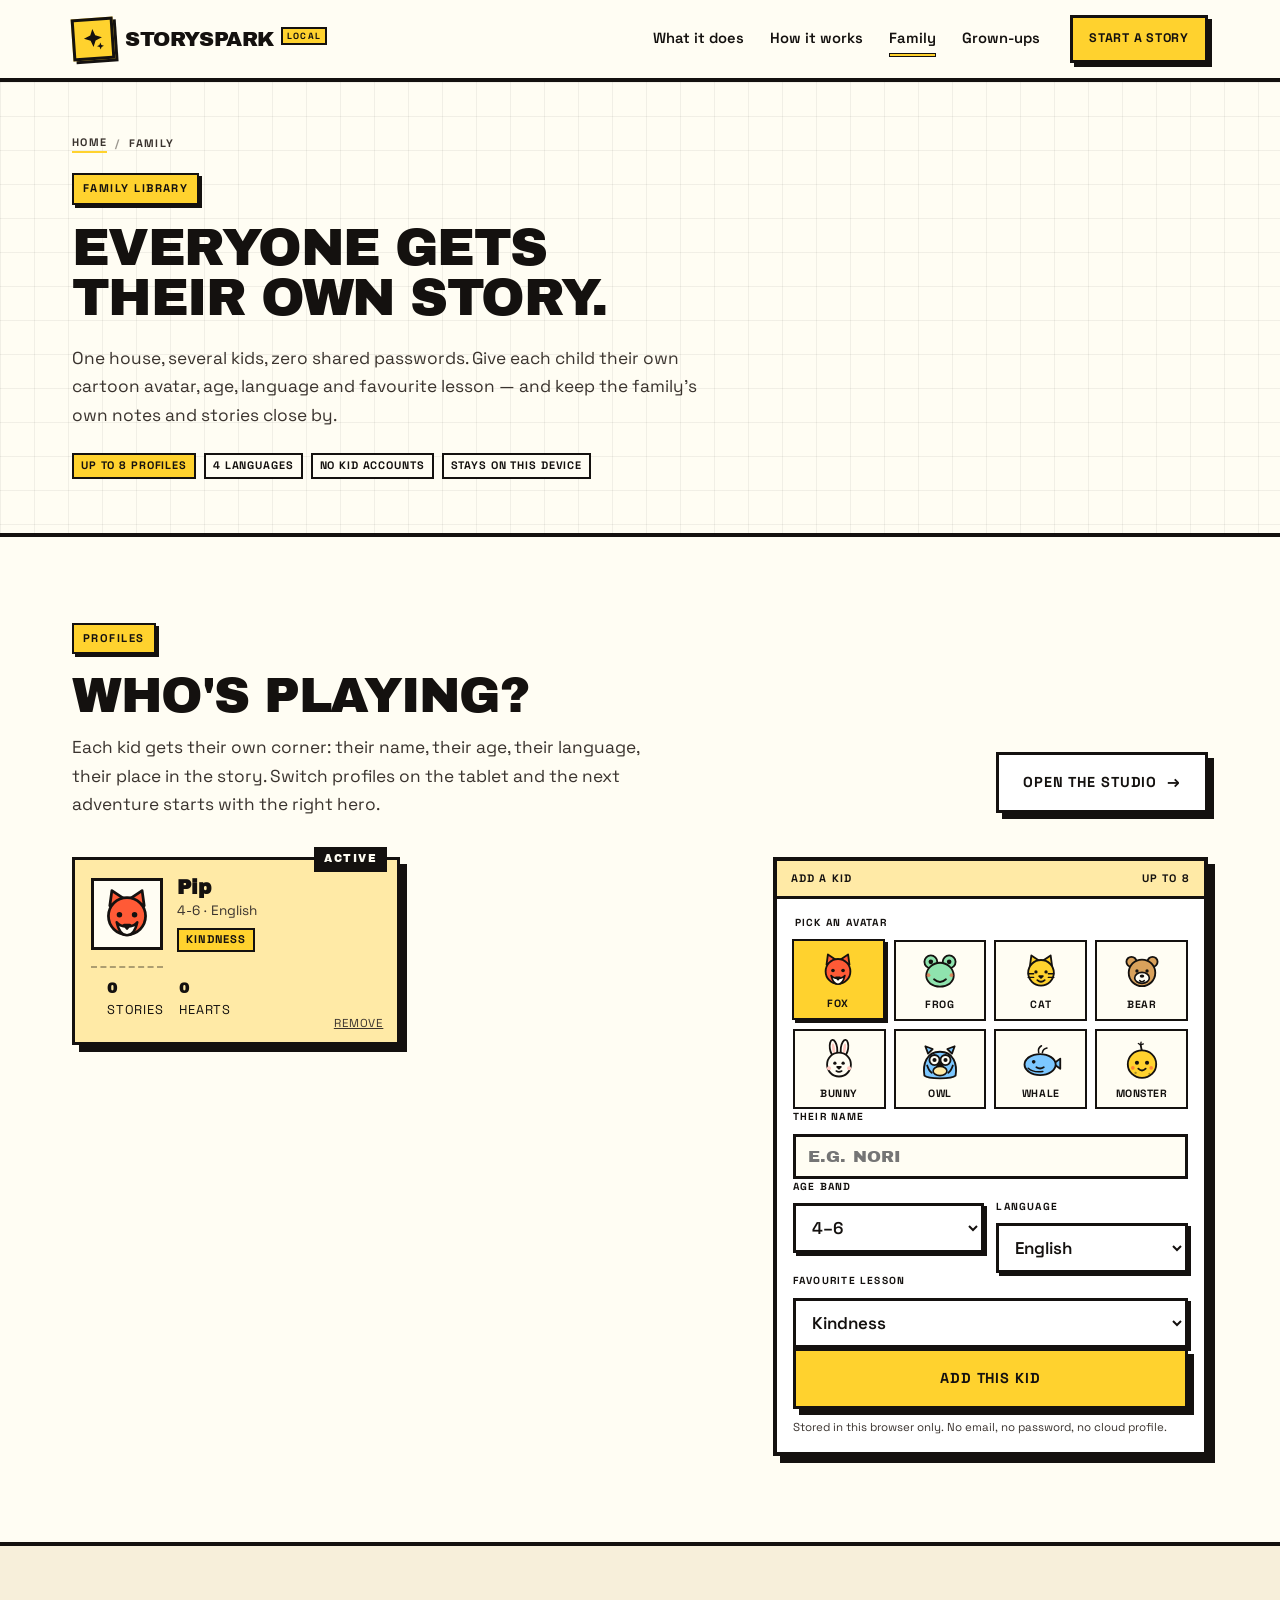
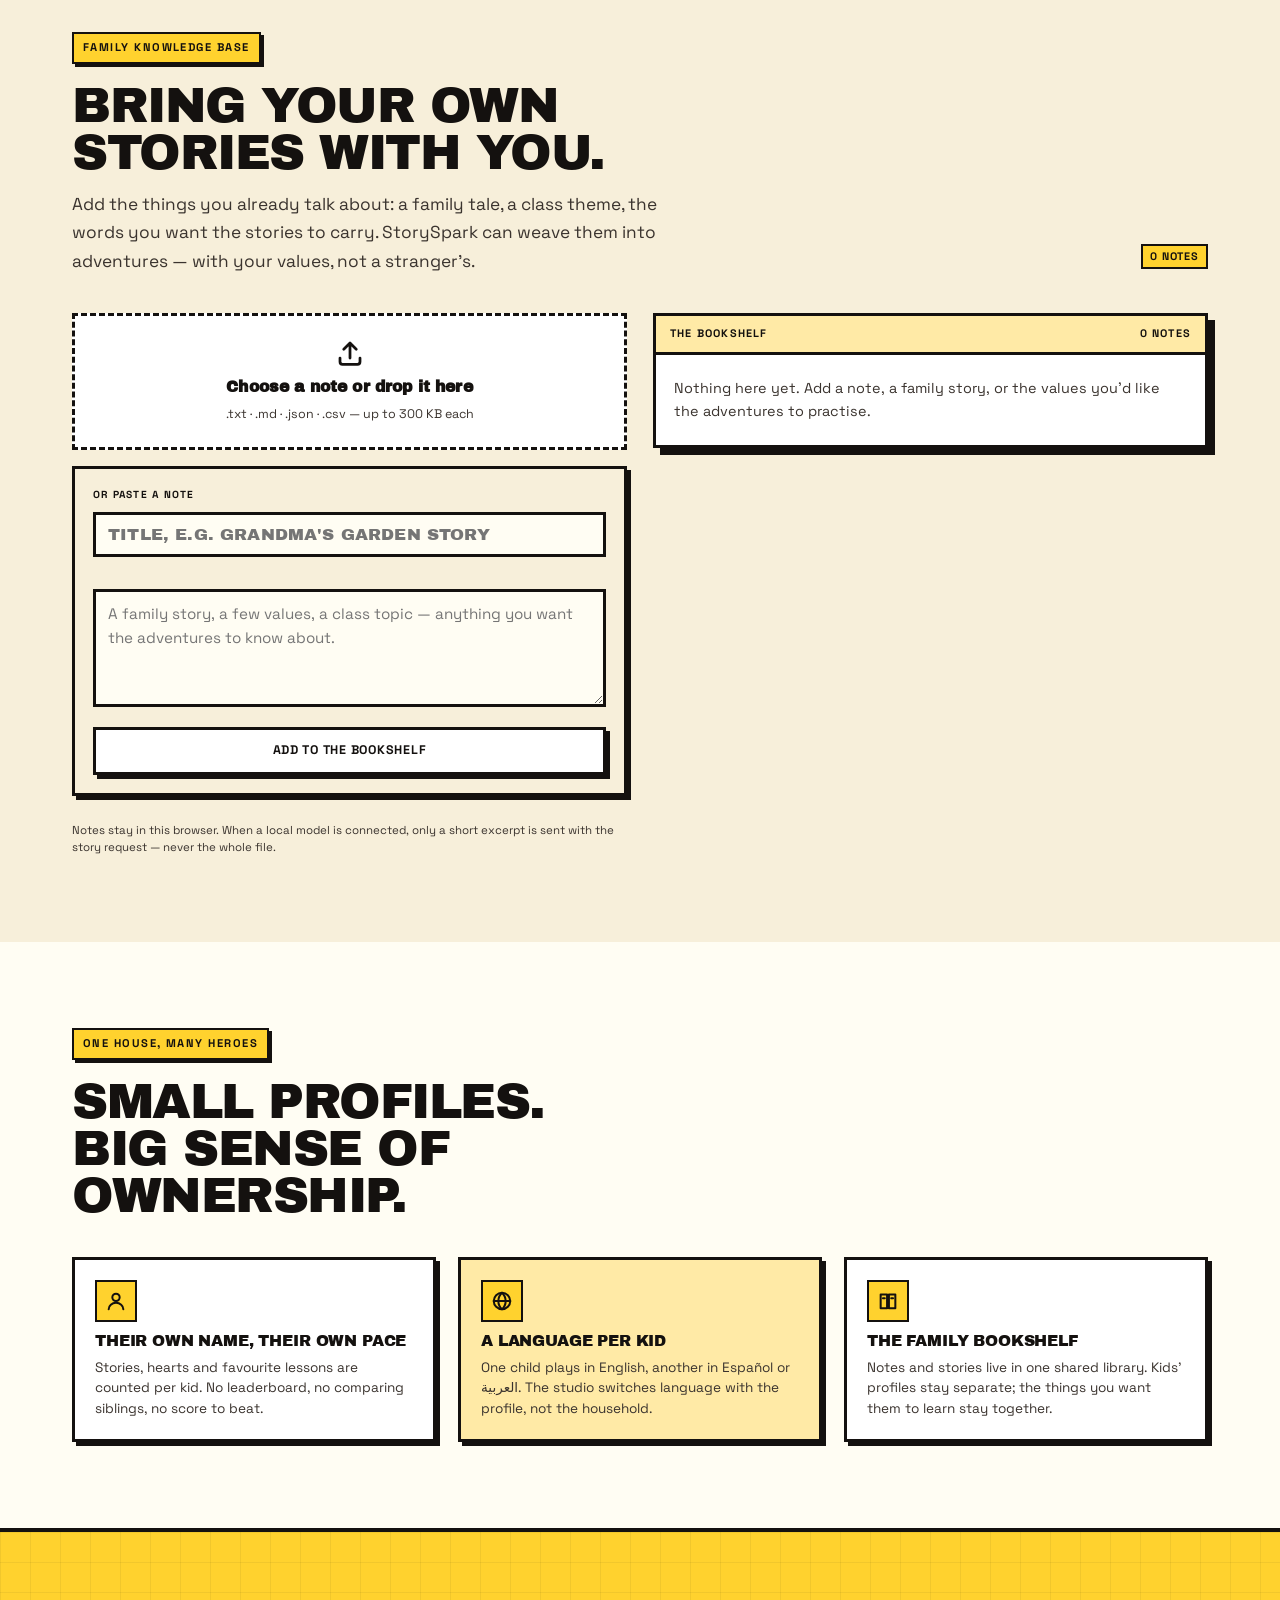
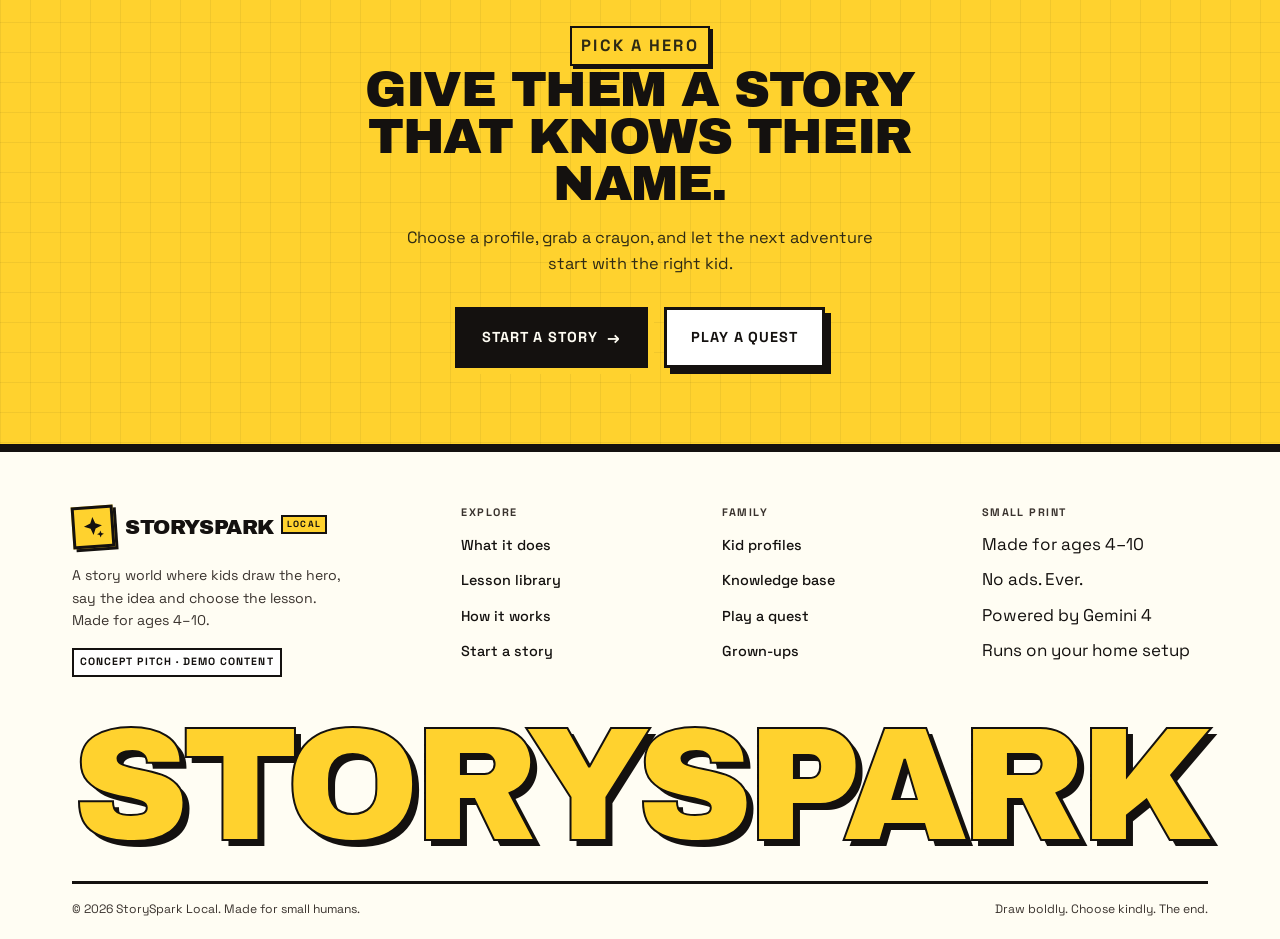
==== family.html @ b947668c "Add family library, avatars, quest game, install guide and local model API" ====
<!DOCTYPE html>
<html lang="en">
<head>
  <meta charset="UTF-8">
  <meta name="viewport" content="width=device-width, initial-scale=1">
  <title>Family Library — StorySpark Local</title>
  <meta name="description" content="Give each kid their own StorySpark profile, choose a cartoon avatar and language, and keep a family knowledge base of stories and notes close by.">
  <meta name="theme-color" content="#FFD22E">
  <link rel="icon" href="assets/favicon.svg" type="image/svg+xml">
  <link rel="preconnect" href="https://fonts.googleapis.com">
  <link rel="preconnect" href="https://fonts.gstatic.com" crossorigin>
  <link href="https://fonts.googleapis.com/css2?family=Archivo+Black&family=Space+Grotesk:wght@400;500;600;700&display=swap" rel="stylesheet">
  <link rel="stylesheet" href="assets/css/style.css">
  <script>document.documentElement.classList.add('js');</script>
</head>
<body>
  <a class="skip-link" href="#main">Skip to content</a>

  <header class="site-header">
    <div class="wrap nav">
      <a class="brand" href="index.html" aria-label="StorySpark Local — home">
        <span class="brand-mark" aria-hidden="true">
          <svg viewBox="0 0 24 24"><path d="M12 2l2.5 6.3L21 11l-6.5 2.7L12 20l-2.5-6.3L3 11l6.5-2.7z"/><path d="M19 16l1 2.5 2.5 1-2.5 1-1 2.5-1-2.5-2.5-1 2.5-1z"/></svg>
        </span>
        <span class="brand-text">StorySpark<span class="brand-local">Local</span></span>
      </a>

      <button class="nav-toggle" type="button" aria-expanded="false" aria-controls="nav-panel">
        <span class="sr-only">Menu</span>
        <span class="bars" aria-hidden="true"><i></i><i></i><i></i></span>
      </button>

      <nav class="nav-panel" id="nav-panel" aria-label="Main">
        <ul class="nav-links">
          <li><a href="what-it-does.html">What it does</a></li>
          <li><a href="how-it-works.html">How it works</a></li>
          <li><a href="family.html" aria-current="page">Family</a></li>
          <li><a href="grown-ups.html">Grown-ups</a></li>
        </ul>
        <a class="btn btn--yellow btn--sm" href="play.html">Start a story</a>
      </nav>
    </div>
  </header>

  <main id="main">
    <section class="page-hero">
      <div class="wrap">
        <nav class="breadcrumb" aria-label="Breadcrumb">
          <a href="index.html">Home</a>
          <span class="sep" aria-hidden="true">/</span>
          <span>Family</span>
        </nav>
        <p class="kicker">Family library</p>
        <h1 class="display">Everyone gets<br>their own story.</h1>
        <p class="lede">One house, several kids, zero shared passwords. Give each child their own cartoon avatar, age, language and favourite lesson — and keep the family's own notes and stories close by.</p>
        <div class="page-hero-meta">
          <span class="tag tag--yellow">Up to 8 profiles</span>
          <span class="tag">4 languages</span>
          <span class="tag">No kid accounts</span>
          <span class="tag">Stays on this device</span>
        </div>
      </div>
    </section>

    <!-- Profiles -->
    <section class="section" id="profiles">
      <div class="wrap">
        <div class="section-head">
          <div class="section-head__copy">
            <p class="kicker">Profiles</p>
            <h2 class="display">Who's playing?</h2>
            <p class="lede">Each kid gets their own corner: their name, their age, their language, their place in the story. Switch profiles on the tablet and the next adventure starts with the right hero.</p>
          </div>
          <div class="section-head__aside">
            <a class="btn" href="play.html">Open the studio <span class="btn-arrow" aria-hidden="true">→</span></a>
          </div>
        </div>

        <div class="family-split">
          <div>
            <div class="kid-grid" data-profiles>
              <p class="studio-hint">Loading the family…</p>
            </div>
            <p class="family-status" data-family-status role="status"></p>
          </div>

          <aside class="panel add-profile" aria-labelledby="add-kid-heading">
            <div class="panel-head">
              <h2 id="add-kid-heading" style="font: inherit; letter-spacing: inherit;">Add a kid</h2>
              <span>Up to 8</span>
            </div>
            <form class="panel-body" data-profile-form>
              <fieldset class="avatar-field" data-avatar-field>
                <legend class="field-label">Pick an avatar</legend>
                <div class="avatar-picker" data-avatar-picker></div>
              </fieldset>

              <div class="field-group">
                <label class="field-label" for="kid-name">Their name</label>
                <input class="name-input" id="kid-name" name="name" type="text" maxlength="24" autocomplete="off" placeholder="e.g. Nori" required>
              </div>

              <div class="form-row">
                <div class="field-group">
                  <label class="field-label" for="kid-age">Age band</label>
                  <select class="language-select" id="kid-age" name="ageBand">
                    <option value="4-6">4–6</option>
                    <option value="5-7">5–7</option>
                    <option value="6-8">6–8</option>
                    <option value="7-10">7–10</option>
                  </select>
                </div>
                <div class="field-group">
                  <label class="field-label" for="kid-language">Language</label>
                  <select class="language-select" id="kid-language" name="language">
                    <option value="en">English</option>
                    <option value="es">Español</option>
                    <option value="fr">Français</option>
                    <option value="ar">العربية</option>
                  </select>
                </div>
              </div>

              <div class="field-group">
                <label class="field-label" for="kid-lesson">Favourite lesson</label>
                <select class="language-select" id="kid-lesson" name="lesson">
                  <option value="kindness">Kindness</option>
                  <option value="courage">Courage</option>
                  <option value="sharing">Sharing</option>
                  <option value="honesty">Honesty</option>
                  <option value="patience">Patience</option>
                  <option value="curiosity">Curiosity</option>
                </select>
              </div>

              <button class="btn btn--yellow btn--block" type="submit" data-add-profile>Add this kid</button>
              <p class="studio-hint">Stored in this browser only. No email, no password, no cloud profile.</p>
            </form>
          </aside>
        </div>
      </div>
    </section>

    <!-- Knowledge base -->
    <section class="section section--milk rule-top" id="bookshelf">
      <div class="wrap">
        <div class="section-head">
          <div class="section-head__copy">
            <p class="kicker">Family knowledge base</p>
            <h2 class="display">Bring your own<br>stories with you.</h2>
            <p class="lede">Add the things you already talk about: a family tale, a class theme, the words you want the stories to carry. StorySpark can weave them into adventures — with your values, not a stranger's.</p>
          </div>
          <div class="section-head__aside">
            <span class="tag tag--yellow" data-kb-summary>0 notes</span>
          </div>
        </div>

        <div class="kb-layout">
          <div class="kb-upload">
            <label class="dropzone">
              <input type="file" data-kb-file accept=".txt,.md,.markdown,.json,.csv,text/plain,text/markdown" multiple>
              <svg viewBox="0 0 24 24" fill="none" stroke="#14110F" stroke-width="2.2" stroke-linecap="round" stroke-linejoin="round" aria-hidden="true">
                <path d="M12 16V4M7 9l5-5 5 5"/><path d="M4 16v3a2 2 0 0 0 2 2h12a2 2 0 0 0 2-2v-3"/>
              </svg>
              <strong>Choose a note or drop it here</strong>
              <span>.txt · .md · .json · .csv — up to 300 KB each</span>
            </label>

            <form class="note-form" data-note-form>
              <div class="field-group">
                <label class="field-label" for="note-title">Or paste a note</label>
                <input class="name-input" id="note-title" name="title" type="text" maxlength="80" placeholder="Title, e.g. Grandma's garden story">
              </div>
              <div class="field-group">
                <label class="sr-only" for="note-text">Note text</label>
                <textarea class="note-area" id="note-text" name="text" maxlength="20000" placeholder="A family story, a few values, a class topic — anything you want the adventures to know about." required></textarea>
              </div>
              <button class="btn btn--sm" type="submit">Add to the bookshelf</button>
            </form>

            <p class="studio-hint">Notes stay in this browser. When a local model is connected, only a short excerpt is sent with the story request — never the whole file.</p>
          </div>

          <div class="kb-panel">
            <div class="panel-head">
              <span>The bookshelf</span>
              <span data-kb-count>0 notes</span>
            </div>
            <div class="kb-list" data-kb-list>
              <p class="kb-empty">Nothing here yet. Add a note, a family story, or the values you'd like the adventures to practise.</p>
            </div>
          </div>
        </div>
      </div>
    </section>

    <!-- How the family library works -->
    <section class="section">
      <div class="wrap">
        <div class="section-head">
          <div class="section-head__copy">
            <p class="kicker">One house, many heroes</p>
            <h2 class="display">Small profiles.<br>Big sense of ownership.</h2>
          </div>
        </div>

        <div class="feature-grid">
          <article class="feature">
            <span class="feature-icon" aria-hidden="true">
              <svg viewBox="0 0 24 24" fill="none" stroke="#14110F" stroke-width="2.2" stroke-linecap="round" stroke-linejoin="round"><circle cx="12" cy="8" r="4"/><path d="M4 21c0-4 3.6-7 8-7s8 3 8 7"/></svg>
            </span>
            <h3>Their own name, their own pace</h3>
            <p>Stories, hearts and favourite lessons are counted per kid. No leaderboard, no comparing siblings, no score to beat.</p>
          </article>

          <article class="feature">
            <span class="feature-icon" aria-hidden="true">
              <svg viewBox="0 0 24 24" fill="none" stroke="#14110F" stroke-width="2.2" stroke-linecap="round" stroke-linejoin="round"><circle cx="12" cy="12" r="9"/><path d="M3 12h18M12 3c2.6 2.4 4 5.6 4 9s-1.4 6.6-4 9c-2.6-2.4-4-5.6-4-9s1.4-6.6 4-9Z"/></svg>
            </span>
            <h3>A language per kid</h3>
            <p>One child plays in English, another in Español or العربية. The studio switches language with the profile, not the household.</p>
          </article>

          <article class="feature">
            <span class="feature-icon" aria-hidden="true">
              <svg viewBox="0 0 24 24" fill="none" stroke="#14110F" stroke-width="2.2" stroke-linecap="round" stroke-linejoin="round"><path d="M4 5h7v15H4zM13 5h7v15h-7z"/><path d="M6.5 9h2M15.5 9h2"/></svg>
            </span>
            <h3>The family bookshelf</h3>
            <p>Notes and stories live in one shared library. Kids' profiles stay separate; the things you want them to learn stay together.</p>
          </article>
        </div>
      </div>
    </section>

    <!-- CTA -->
    <section class="cta">
      <div class="wrap">
        <p class="kicker">Pick a hero</p>
        <h2 class="display">Give them a story<br>that knows their name.</h2>
        <p>Choose a profile, grab a crayon, and let the next adventure start with the right kid.</p>
        <div class="hero-actions">
          <a class="btn btn--ink" href="play.html">Start a story <span class="btn-arrow" aria-hidden="true">→</span></a>
          <a class="btn" href="game.html">Play a quest</a>
        </div>
      </div>
    </section>
  </main>

  <footer class="site-footer">
    <div class="wrap">
      <div class="footer-top">
        <div class="footer-about">
          <a class="brand" href="index.html" aria-label="StorySpark Local — home">
            <span class="brand-mark" aria-hidden="true">
              <svg viewBox="0 0 24 24"><path d="M12 2l2.5 6.3L21 11l-6.5 2.7L12 20l-2.5-6.3L3 11l6.5-2.7z"/><path d="M19 16l1 2.5 2.5 1-2.5 1-1 2.5-1-2.5-2.5-1 2.5-1z"/></svg>
            </span>
            <span class="brand-text">StorySpark<span class="brand-local">Local</span></span>
          </a>
          <p>A story world where kids draw the hero, say the idea and choose the lesson. Made for ages 4–10.</p>
          <span class="footer-note">Concept pitch · demo content</span>
        </div>

        <div class="footer-col">
          <h3>Explore</h3>
          <ul>
            <li><a href="what-it-does.html">What it does</a></li>
            <li><a href="what-it-does.html#library">Lesson library</a></li>
            <li><a href="how-it-works.html">How it works</a></li>
            <li><a href="play.html">Start a story</a></li>
          </ul>
        </div>

        <div class="footer-col">
          <h3>Family</h3>
          <ul>
            <li><a href="family.html">Kid profiles</a></li>
            <li><a href="family.html#bookshelf">Knowledge base</a></li>
            <li><a href="game.html">Play a quest</a></li>
            <li><a href="grown-ups.html">Grown-ups</a></li>
          </ul>
        </div>

        <div class="footer-col">
          <h3>Small print</h3>
          <ul>
            <li>Made for ages 4–10</li>
            <li>No ads. Ever.</li>
            <li>Powered by Gemini 4</li>
            <li>Runs on your home setup</li>
          </ul>
        </div>
      </div>

      <div class="footer-word" aria-hidden="true">STORYSPARK</div>

      <div class="footer-bottom">
        <span>© 2026 StorySpark Local. Made for small humans.</span>
        <span>Draw boldly. Choose kindly. The end.</span>
      </div>
    </div>
  </footer>

  <script src="assets/js/store.js" defer></script>
  <script src="assets/js/main.js" defer></script>
  <script src="assets/js/family.js" defer></script>
</body>
</html>
---- assets/css/style.css ----
/* ==========================================================================
   StorySpark Local — neo-brutalist design system
   Palette: milk + yellow + ink. Sharp corners only. No pills. No status dots.
   ========================================================================== */

:root {
  --ink: #14110f;
  --ink-soft: #3a332e;
  --milk: #fffdf3;
  --milk-deep: #f7efda;
  --yellow: #ffd22e;
  --yellow-soft: #ffeaa6;
  --white: #ffffff;
  --tomato: #ff5a36;
  --sky: #7cc7ff;
  --mint: #8fe3ae;

  --border: 3px solid var(--ink);
  --border-bold: 4px solid var(--ink);
  --shadow-sm: 4px 4px 0 var(--ink);
  --shadow: 7px 7px 0 var(--ink);
  --shadow-lg: 12px 12px 0 var(--ink);

  --wrap: 1180px;
  --gutter: 22px;
  --header-h: 78px;

  --font-display: "Archivo Black", "Arial Black", Impact, system-ui, sans-serif;
  --font-body: "Space Grotesk", system-ui, -apple-system, "Segoe UI", sans-serif;

  --paper-grid:
    linear-gradient(to right, rgba(20, 17, 15, 0.06) 1px, transparent 1px),
    linear-gradient(to bottom, rgba(20, 17, 15, 0.06) 1px, transparent 1px);
}

/* --------------------------------------------------------------------------
   Reset & base
   -------------------------------------------------------------------------- */

*,
*::before,
*::after {
  box-sizing: border-box;
}

html {
  -webkit-text-size-adjust: 100%;
  scroll-behavior: smooth;
}

body {
  margin: 0;
  background-color: var(--milk);
  color: var(--ink);
  font-family: var(--font-body);
  font-size: 1.0625rem;
  line-height: 1.6;
  -webkit-font-smoothing: antialiased;
  overflow-x: hidden;
}

img,
svg,
canvas {
  max-width: 100%;
  display: block;
}

h1,
h2,
h3,
h4,
p,
ul,
ol,
figure,
blockquote {
  margin: 0;
}

ul,
ol {
  padding: 0;
  list-style: none;
}

a {
  color: inherit;
  text-decoration-thickness: 2px;
  text-underline-offset: 3px;
}

button {
  font: inherit;
  color: inherit;
}

::selection {
  background: var(--yellow);
  color: var(--ink);
}

:focus-visible {
  outline: 4px solid var(--ink);
  outline-offset: 3px;
}

section[id],
div[id] {
  scroll-margin-top: calc(var(--header-h) + 18px);
}

.sr-only {
  position: absolute;
  width: 1px;
  height: 1px;
  padding: 0;
  margin: -1px;
  overflow: hidden;
  clip: rect(0 0 0 0);
  white-space: nowrap;
  border: 0;
}

.skip-link {
  position: absolute;
  top: -100px;
  left: 16px;
  z-index: 200;
  background: var(--yellow);
  color: var(--ink);
  border: var(--border);
  padding: 12px 18px;
  font-weight: 700;
  text-decoration: none;
  box-shadow: var(--shadow-sm);
}

.skip-link:focus {
  top: 12px;
}

/* --------------------------------------------------------------------------
   Layout
   -------------------------------------------------------------------------- */

.wrap {
  width: 100%;
  max-width: var(--wrap);
  margin-inline: auto;
  padding-inline: var(--gutter);
}

.section {
  padding-block: 86px;
}

.section--tight {
  padding-block: 58px;
}

.section--milk {
  background: var(--milk-deep);
}

.section--paper {
  background: var(--milk);
  background-image: var(--paper-grid);
  background-size: 34px 34px;
}

.rule-top {
  border-top: var(--border-bold);
}

.rule-bottom {
  border-bottom: var(--border-bold);
}

/* --------------------------------------------------------------------------
   Type
   -------------------------------------------------------------------------- */

.display {
  font-family: var(--font-display);
  font-weight: 400;
  text-transform: uppercase;
  line-height: 0.94;
  letter-spacing: -0.03em;
  text-wrap: balance;
}

h1.display {
  font-size: clamp(2.35rem, 4.1vw, 3.7rem);
}

.hero .display {
  font-size: clamp(2.35rem, 4.1vw, 3.7rem);
}

h2.display {
  font-size: clamp(1.95rem, 3.9vw, 3.25rem);
}

h3 {
  font-size: 1.2rem;
  line-height: 1.2;
  letter-spacing: -0.01em;
}

.kicker {
  display: inline-flex;
  align-items: center;
  gap: 8px;
  background: var(--yellow);
  border: 2px solid var(--ink);
  box-shadow: 3px 3px 0 var(--ink);
  padding: 5px 9px;
  font-size: 0.7rem;
  font-weight: 700;
  text-transform: uppercase;
  letter-spacing: 0.13em;
  margin-bottom: 18px;
}

.eyebrow {
  display: inline-flex;
  align-items: center;
  gap: 9px;
  background: var(--white);
  border: 2px solid var(--ink);
  box-shadow: 3px 3px 0 var(--ink);
  padding: 7px 11px;
  font-size: 0.72rem;
  font-weight: 700;
  text-transform: uppercase;
  letter-spacing: 0.11em;
}

.eyebrow .eyebrow-mark {
  width: 9px;
  height: 9px;
  background: var(--yellow);
  border: 2px solid var(--ink);
  flex: none;
}

.lede {
  font-size: clamp(1.03rem, 1.35vw, 1.18rem);
  line-height: 1.65;
  max-width: 54ch;
  color: var(--ink-soft);
  margin-top: 22px;
}

.section-head {
  display: flex;
  justify-content: space-between;
  align-items: flex-end;
  gap: 32px;
  margin-bottom: 38px;
}

.section-head__copy {
  max-width: 62ch;
}

.section-head .lede {
  margin-top: 14px;
}

.section-head__aside {
  flex: none;
  padding-bottom: 6px;
}

.marker {
  background: linear-gradient(180deg, transparent 54%, var(--yellow) 54%);
  padding-inline: 0.04em;
}

.text-link {
  font-weight: 700;
  text-decoration: none;
  border-bottom: 4px solid var(--yellow);
  padding-bottom: 1px;
}

.text-link:hover {
  background: var(--yellow);
}

/* --------------------------------------------------------------------------
   Buttons & tags
   -------------------------------------------------------------------------- */

.btn {
  display: inline-flex;
  align-items: center;
  justify-content: center;
  gap: 10px;
  padding: 16px 24px;
  border: var(--border);
  background: var(--white);
  color: var(--ink);
  font-family: var(--font-body);
  font-size: 0.9rem;
  font-weight: 700;
  text-transform: uppercase;
  letter-spacing: 0.06em;
  text-decoration: none;
  box-shadow: 6px 6px 0 var(--ink);
  cursor: pointer;
  transition: transform 0.12s ease, box-shadow 0.12s ease, background-color 0.12s ease;
}

.btn:hover {
  transform: translate(-2px, -2px);
  box-shadow: 8px 8px 0 var(--ink);
}

.btn:active {
  transform: translate(3px, 3px);
  box-shadow: 2px 2px 0 var(--ink);
}

.btn--yellow {
  background: var(--yellow);
}

.btn--ink {
  background: var(--ink);
  color: var(--milk);
  box-shadow: 6px 6px 0 var(--yellow);
}

.btn--ink:hover {
  box-shadow: 8px 8px 0 var(--yellow);
}

.btn--ink:active {
  box-shadow: 2px 2px 0 var(--yellow);
}

.btn--sm {
  padding: 11px 16px;
  font-size: 0.78rem;
  box-shadow: var(--shadow-sm);
}

.btn--sm:hover {
  box-shadow: 6px 6px 0 var(--ink);
}

.btn--block {
  width: 100%;
}

.btn[disabled] {
  cursor: progress;
  opacity: 0.75;
  transform: none;
  box-shadow: 3px 3px 0 var(--ink);
}

.btn-arrow {
  font-size: 1.1em;
  line-height: 1;
}

.hero-actions {
  display: flex;
  flex-wrap: wrap;
  gap: 16px;
  margin-top: 30px;
}

.tag-row {
  display: flex;
  flex-wrap: wrap;
  gap: 8px;
}

.tag {
  display: inline-flex;
  align-items: center;
  gap: 5px;
  border: 2px solid var(--ink);
  background: var(--milk);
  padding: 4px 7px;
  font-size: 0.68rem;
  font-weight: 700;
  text-transform: uppercase;
  letter-spacing: 0.08em;
  line-height: 1.2;
}

.tag--ink {
  background: var(--ink);
  color: var(--yellow);
}

.tag--yellow {
  background: var(--yellow);
}

/* --------------------------------------------------------------------------
   Header / nav
   -------------------------------------------------------------------------- */

.site-header {
  position: sticky;
  top: 0;
  z-index: 100;
  background: var(--milk);
  border-bottom: var(--border-bold);
}

.nav {
  display: flex;
  align-items: center;
  justify-content: space-between;
  gap: 24px;
  min-height: var(--header-h);
}

.brand {
  display: inline-flex;
  align-items: center;
  gap: 11px;
  text-decoration: none;
  flex: none;
}

.brand-mark {
  display: grid;
  place-items: center;
  width: 42px;
  height: 42px;
  background: var(--yellow);
  border: var(--border);
  box-shadow: 3px 3px 0 var(--ink);
  transform: rotate(-4deg);
}

.brand-mark svg {
  width: 24px;
  height: 24px;
  fill: var(--ink);
}

.brand-text {
  display: inline-flex;
  align-items: center;
  gap: 7px;
  font-family: var(--font-display);
  font-size: 1.3rem;
  line-height: 1;
  text-transform: uppercase;
  letter-spacing: -0.02em;
}

.brand-local {
  font-family: var(--font-body);
  font-size: 0.56rem;
  font-weight: 700;
  letter-spacing: 0.14em;
  background: var(--yellow);
  border: 2px solid var(--ink);
  padding: 3px 4px;
  transform: translateY(-3px);
}

.nav-panel {
  display: flex;
  align-items: center;
  gap: 30px;
}

.nav-links {
  display: flex;
  align-items: center;
  gap: 26px;
}

.nav-links a {
  position: relative;
  display: inline-block;
  padding: 6px 0;
  font-size: 0.92rem;
  font-weight: 600;
  text-decoration: none;
}

.nav-links a::after {
  content: "";
  position: absolute;
  left: 0;
  right: 0;
  bottom: 0;
  height: 4px;
  background: var(--yellow);
  border: 1px solid var(--ink);
  transform: scaleX(0);
  transform-origin: left;
  transition: transform 0.16s ease;
}

.nav-links a:hover::after,
.nav-links a[aria-current="page"]::after {
  transform: scaleX(1);
}

.nav-toggle {
  display: none;
  align-items: center;
  justify-content: center;
  width: 46px;
  height: 46px;
  padding: 0;
  background: var(--yellow);
  border: var(--border);
  box-shadow: 3px 3px 0 var(--ink);
  cursor: pointer;
}

.nav-toggle .bars {
  display: grid;
  gap: 4px;
  width: 20px;
}

.nav-toggle .bars i {
  display: block;
  height: 3px;
  background: var(--ink);
}

/* --------------------------------------------------------------------------
   Hero
   -------------------------------------------------------------------------- */

.hero {
  position: relative;
  padding-block: 66px 78px;
  background-color: var(--milk);
  background-image: var(--paper-grid);
  background-size: 34px 34px;
  border-bottom: var(--border-bold);
}

.hero-grid {
  display: grid;
  grid-template-columns: 1.1fr 0.9fr;
  gap: clamp(30px, 4vw, 54px);
  align-items: center;
}

.hero-note {
  display: flex;
  flex-wrap: wrap;
  gap: 6px 16px;
  margin-top: 22px;
  font-size: 0.78rem;
  font-weight: 600;
  text-transform: uppercase;
  letter-spacing: 0.06em;
  color: var(--ink-soft);
}

.hero-note span::before {
  content: "✳";
  color: var(--ink);
  margin-right: 7px;
}

/* Hero artwork: a paper story card */

.hero-art {
  position: relative;
  padding: 10px;
}

.art-card {
  position: relative;
  background: var(--white);
  border: var(--border-bold);
  box-shadow: var(--shadow-lg);
  transform: rotate(-1.4deg);
}

.art-top {
  display: flex;
  align-items: center;
  justify-content: space-between;
  gap: 12px;
  padding: 9px 13px;
  background: var(--yellow-soft);
  border-bottom: var(--border);
  font-size: 0.66rem;
  font-weight: 700;
  text-transform: uppercase;
  letter-spacing: 0.1em;
}

.art-canvas {
  position: relative;
  padding: 16px 14px 6px;
  background-color: var(--milk);
  background-image: radial-gradient(rgba(20, 17, 15, 0.18) 1px, transparent 1px);
  background-size: 15px 15px;
}

.pip {
  width: 100%;
  max-width: 330px;
  margin-inline: auto;
  height: auto;
}

.art-top .art-chapter {
  color: var(--ink-soft);
}

.art-audio {
  display: flex;
  align-items: center;
  gap: 11px;
  padding: 10px 13px;
  border-top: var(--border);
  background: var(--white);
}

.play-dot {
  display: grid;
  place-items: center;
  width: 34px;
  height: 34px;
  flex: none;
  background: var(--yellow);
  border: 2px solid var(--ink);
  box-shadow: 2px 2px 0 var(--ink);
}

.play-dot svg {
  width: 12px;
  height: 12px;
  fill: var(--ink);
  margin-left: 1px;
}

.wave {
  display: flex;
  align-items: center;
  gap: 3px;
  height: 24px;
  flex: 1;
}

.wave i {
  display: block;
  width: 4px;
  height: 6px;
  background: var(--ink);
}

.wave i:nth-child(3n) { height: 20px; }
.wave i:nth-child(3n + 1) { height: 12px; }
.wave i:nth-child(4n) { height: 16px; }
.wave i:nth-child(5n) { height: 9px; }
.wave i:nth-child(7n) { height: 22px; }

.audio-time {
  font-size: 0.68rem;
  font-weight: 700;
  letter-spacing: 0.08em;
  text-transform: uppercase;
  flex: none;
}

.art-choices {
  display: grid;
  gap: 8px;
  padding: 11px 13px 14px;
  border-top: var(--border);
}

.art-choices .choice {
  display: flex;
  align-items: center;
  justify-content: space-between;
  gap: 10px;
  padding: 9px 11px;
  background: var(--milk);
  border: 2px solid var(--ink);
  font-size: 0.82rem;
  font-weight: 600;
  text-decoration: none;
  transition: background-color 0.12s ease, transform 0.12s ease;
}

.art-choices .choice:hover {
  background: var(--yellow);
  transform: translate(-1px, -1px);
}

.art-choices .choice:nth-child(2) {
  background: var(--yellow);
}

.art-choices .choice:nth-child(2):hover {
  background: var(--yellow-soft);
}

.choice-arrow {
  font-weight: 700;
}

.sticker {
  position: absolute;
  z-index: 3;
  background: var(--yellow);
  border: var(--border);
  box-shadow: 5px 5px 0 var(--ink);
  padding: 7px 11px;
  font-family: var(--font-display);
  font-size: 0.78rem;
  text-transform: uppercase;
  letter-spacing: 0.03em;
  line-height: 1;
}

.sticker--age {
  top: -34px;
  right: -6px;
  transform: rotate(6deg);
}

.sticker--lesson {
  bottom: -22px;
  left: -8px;
  background: var(--ink);
  color: var(--yellow);
  transform: rotate(-4deg);
  font-size: 0.7rem;
}

/* --------------------------------------------------------------------------
   Ticker
   -------------------------------------------------------------------------- */

.ticker {
  overflow: hidden;
  background: var(--ink);
  color: var(--yellow);
  border-bottom: var(--border-bold);
  padding-block: 12px;
}

.ticker-track {
  display: flex;
  width: max-content;
  animation: ticker-scroll 34s linear infinite;
}

.ticker:hover .ticker-track {
  animation-play-state: paused;
}

.ticker-group {
  display: flex;
  align-items: center;
  gap: 26px;
  padding-right: 26px;
  font-family: var(--font-display);
  font-size: 0.82rem;
  text-transform: uppercase;
  letter-spacing: 0.08em;
  white-space: nowrap;
}

.ticker-star {
  color: var(--milk);
  font-size: 0.9em;
}

@keyframes ticker-scroll {
  to {
    transform: translateX(-50%);
  }
}

/* --------------------------------------------------------------------------
   Lesson cards
   -------------------------------------------------------------------------- */

.lesson-grid {
  display: grid;
  grid-template-columns: repeat(3, 1fr);
  gap: 24px;
}

.lesson {
  display: flex;
  flex-direction: column;
  gap: 12px;
  background: var(--white);
  border: var(--border);
  box-shadow: var(--shadow);
  padding: 22px;
  transition: transform 0.15s ease, box-shadow 0.15s ease;
}

.lesson:hover {
  transform: translate(-3px, -3px);
  box-shadow: 10px 10px 0 var(--ink);
}

.lesson--yellow {
  background: var(--yellow);
}

.lesson--yellow .icon-box {
  background: var(--yellow-soft);
}

.lesson-top {
  display: flex;
  align-items: flex-start;
  justify-content: space-between;
  gap: 12px;
}

.icon-box {
  display: grid;
  place-items: center;
  width: 54px;
  height: 54px;
  flex: none;
  background: var(--milk);
  border: var(--border);
  box-shadow: 3px 3px 0 var(--ink);
  transform: rotate(-2deg);
}

.icon-box svg {
  width: 30px;
  height: 30px;
}

.lesson-num {
  font-family: var(--font-display);
  font-size: 0.76rem;
  letter-spacing: 0.04em;
  color: var(--ink);
  opacity: 0.55;
  padding-top: 5px;
}

.lesson h3 {
  font-family: var(--font-display);
  font-weight: 400;
  font-size: 1.13rem;
  text-transform: uppercase;
  letter-spacing: -0.01em;
  line-height: 1.15;
}

.lesson p {
  font-size: 0.92rem;
  line-height: 1.55;
  color: var(--ink-soft);
}

.lesson .tag-row {
  margin-top: 2px;
}

.lesson .talk {
  margin-top: auto;
  padding-top: 12px;
  border-top: 2px dashed rgba(20, 17, 15, 0.35);
  font-size: 0.78rem;
  line-height: 1.45;
}

.lesson .talk b {
  display: block;
  font-size: 0.64rem;
  text-transform: uppercase;
  letter-spacing: 0.12em;
  margin-bottom: 3px;
  opacity: 0.65;
}

/* --------------------------------------------------------------------------
   Steps
   -------------------------------------------------------------------------- */

.steps {
  display: grid;
  grid-template-columns: repeat(3, 1fr);
  gap: 26px;
}

.step {
  border-top: var(--border-bold);
  padding-top: 18px;
}

.step-num {
  font-family: var(--font-display);
  font-size: clamp(2.6rem, 4.5vw, 3.9rem);
  line-height: 0.9;
  color: var(--yellow);
  text-shadow: 3px 3px 0 var(--ink);
  letter-spacing: -0.03em;
}

.step h3 {
  font-family: var(--font-display);
  font-weight: 400;
  text-transform: uppercase;
  font-size: 1.05rem;
  margin-top: 12px;
  letter-spacing: -0.01em;
}

.step p {
  margin-top: 7px;
  font-size: 0.93rem;
  color: var(--ink-soft);
  max-width: 34ch;
}

.step .step-note {
  display: inline-block;
  margin-top: 12px;
  font-size: 0.7rem;
  font-weight: 700;
  text-transform: uppercase;
  letter-spacing: 0.09em;
  border-bottom: 3px solid var(--yellow);
  padding-bottom: 2px;
}

/* --------------------------------------------------------------------------
   Try a chapter (interactive demo)
   -------------------------------------------------------------------------- */

.demo {
  display: grid;
  grid-template-columns: 1.15fr 0.85fr;
  background: var(--white);
  border: var(--border-bold);
  box-shadow: var(--shadow-lg);
}

.demo-story {
  padding: clamp(24px, 3.4vw, 42px);
  display: flex;
  flex-direction: column;
  gap: 16px;
}

.demo-meta {
  display: flex;
  flex-wrap: wrap;
  align-items: center;
  gap: 8px;
}

.demo-chapter {
  font-size: 0.68rem;
  font-weight: 700;
  text-transform: uppercase;
  letter-spacing: 0.12em;
  color: var(--ink-soft);
}

.demo-text {
  font-size: clamp(1.15rem, 1.7vw, 1.4rem);
  line-height: 1.55;
  min-height: 7.5em;
  text-wrap: pretty;
}

.demo-text strong {
  background: var(--yellow);
  padding-inline: 2px;
}

.demo-lesson {
  margin-top: auto;
  border-top: var(--border);
  padding-top: 14px;
  font-size: 0.86rem;
  font-weight: 600;
}

.demo-lesson span {
  display: block;
  font-size: 0.64rem;
  text-transform: uppercase;
  letter-spacing: 0.13em;
  opacity: 0.6;
  margin-bottom: 3px;
  font-weight: 700;
}

.demo-side {
  border-left: var(--border-bold);
  background: var(--yellow-soft);
  padding: clamp(22px, 3vw, 34px);
  display: flex;
  flex-direction: column;
  gap: 12px;
}

.demo-side h3 {
  font-family: var(--font-display);
  font-weight: 400;
  text-transform: uppercase;
  font-size: 0.95rem;
  letter-spacing: 0.01em;
}

.demo-side p {
  font-size: 0.82rem;
  line-height: 1.5;
  color: var(--ink-soft);
}

.demo-choices {
  display: grid;
  gap: 10px;
  margin-top: 4px;
}

.demo-btn {
  width: 100%;
  text-align: start;
  display: flex;
  align-items: center;
  justify-content: space-between;
  gap: 12px;
  padding: 13px 14px;
  background: var(--white);
  border: var(--border);
  box-shadow: var(--shadow-sm);
  font-size: 0.88rem;
  font-weight: 600;
  cursor: pointer;
  transition: transform 0.12s ease, box-shadow 0.12s ease, background-color 0.12s ease;
}

.demo-btn:hover {
  background: var(--yellow);
  transform: translate(-2px, -2px);
  box-shadow: 6px 6px 0 var(--ink);
}

.demo-reset {
  margin-top: 4px;
  align-self: flex-start;
}

.demo-hint {
  font-size: 0.7rem !important;
  text-transform: uppercase;
  letter-spacing: 0.08em;
  font-weight: 700;
}

/* --------------------------------------------------------------------------
   Ink band
   -------------------------------------------------------------------------- */

.band {
  background: var(--ink);
  color: var(--milk);
  border-block: var(--border-bold);
  padding-block: 78px;
}

.band .kicker {
  background: var(--yellow);
  color: var(--ink);
}

.band h2 {
  color: var(--yellow);
  max-width: 20ch;
}

.band .lede {
  color: rgba(255, 253, 243, 0.78);
  max-width: 46ch;
}

.band-grid {
  display: grid;
  grid-template-columns: repeat(2, 1fr);
  gap: 30px 44px;
  margin-top: 40px;
}

.band-item {
  border-top: 2px solid rgba(255, 253, 243, 0.28);
  padding-top: 16px;
}

.band-item h3 {
  font-family: var(--font-display);
  font-weight: 400;
  font-size: 0.95rem;
  text-transform: uppercase;
  color: var(--yellow);
  letter-spacing: 0.01em;
  margin-bottom: 7px;
}

.band-item p {
  font-size: 0.9rem;
  line-height: 1.55;
  color: rgba(255, 253, 243, 0.75);
  max-width: 40ch;
}

.band .btn {
  margin-top: 34px;
}

.band-split {
  display: grid;
  grid-template-columns: 0.95fr 1.05fr;
  gap: clamp(30px, 5vw, 64px);
  align-items: start;
}

/* --------------------------------------------------------------------------
   CTA strip
   -------------------------------------------------------------------------- */

.cta {
  background: var(--yellow);
  border-block: var(--border-bold);
  padding-block: 76px;
  text-align: center;
  background-image: var(--paper-grid);
  background-size: 30px 30px;
}

.cta h2 {
  max-width: 22ch;
  margin-inline: auto;
}

.cta p {
  max-width: 50ch;
  margin: 18px auto 0;
  font-size: 1.02rem;
  color: #2e2a14;
}

.cta .hero-actions {
  justify-content: center;
}

/* --------------------------------------------------------------------------
   Footer
   -------------------------------------------------------------------------- */

.site-footer {
  background: var(--milk);
  border-top: var(--border-bold);
  padding-top: 54px;
  overflow: hidden;
}

.footer-top {
  display: grid;
  grid-template-columns: 1.1fr 0.7fr 0.7fr 0.7fr;
  gap: 34px;
}

.footer-about p {
  margin-top: 16px;
  font-size: 0.88rem;
  color: var(--ink-soft);
  max-width: 30ch;
}

.footer-note {
  display: inline-block;
  margin-top: 16px;
  font-size: 0.66rem;
  font-weight: 700;
  text-transform: uppercase;
  letter-spacing: 0.1em;
  border: 2px solid var(--ink);
  padding: 4px 6px;
  background: var(--white);
}

.footer-col h3 {
  font-family: var(--font-body);
  font-size: 0.68rem;
  font-weight: 700;
  text-transform: uppercase;
  letter-spacing: 0.13em;
  margin-bottom: 12px;
  color: var(--ink-soft);
}

.footer-col ul {
  display: grid;
  gap: 8px;
}

.footer-col a {
  font-size: 0.9rem;
  font-weight: 500;
  text-decoration: none;
}

.footer-col a:hover {
  background: var(--yellow);
}

.footer-word {
  margin-top: 44px;
  font-family: var(--font-display);
  font-size: clamp(3rem, 12.7vw, 10.6rem);
  line-height: 0.8;
  letter-spacing: -0.045em;
  white-space: nowrap;
  color: var(--yellow);
  -webkit-text-stroke: 2px var(--ink);
  text-shadow: 6px 6px 0 var(--ink);
  user-select: none;
}

.footer-bottom {
  display: flex;
  flex-wrap: wrap;
  justify-content: space-between;
  align-items: center;
  gap: 10px 24px;
  border-top: var(--border);
  margin-top: 30px;
  padding-block: 16px 20px;
  font-size: 0.76rem;
  color: var(--ink-soft);
}

/* --------------------------------------------------------------------------
   Page hero (sub pages)
   -------------------------------------------------------------------------- */

.page-hero {
  padding-block: 52px 54px;
  border-bottom: var(--border-bold);
  background-color: var(--milk);
  background-image: var(--paper-grid);
  background-size: 34px 34px;
}

.breadcrumb {
  display: flex;
  flex-wrap: wrap;
  align-items: center;
  gap: 8px;
  font-size: 0.68rem;
  font-weight: 700;
  text-transform: uppercase;
  letter-spacing: 0.12em;
  color: var(--ink-soft);
  margin-bottom: 20px;
}

.breadcrumb a {
  text-decoration: none;
  border-bottom: 2px solid var(--yellow);
}

.breadcrumb a:hover {
  background: var(--yellow);
}

.breadcrumb .sep {
  opacity: 0.5;
}

.page-hero h1 {
  max-width: 24ch;
}

.page-hero .lede {
  max-width: 60ch;
}

.page-hero-meta {
  display: flex;
  flex-wrap: wrap;
  gap: 8px;
  margin-top: 24px;
}

/* --------------------------------------------------------------------------
   Filters (lesson library)
   -------------------------------------------------------------------------- */

.filters {
  display: grid;
  gap: 14px;
  margin-bottom: 20px;
}

.filter-row {
  display: flex;
  flex-wrap: wrap;
  align-items: center;
  gap: 9px;
}

.filter-label {
  font-size: 0.64rem;
  font-weight: 700;
  text-transform: uppercase;
  letter-spacing: 0.13em;
  color: var(--ink-soft);
  min-width: 54px;
}

.filter {
  border: 2px solid var(--ink);
  background: var(--white);
  box-shadow: 3px 3px 0 var(--ink);
  padding: 7px 11px;
  font-size: 0.72rem;
  font-weight: 700;
  text-transform: uppercase;
  letter-spacing: 0.06em;
  cursor: pointer;
  transition: transform 0.12s ease, box-shadow 0.12s ease, background-color 0.12s ease;
}

.filter:hover {
  transform: translate(-1px, -1px);
  box-shadow: 4px 4px 0 var(--ink);
}

.filter[aria-pressed="true"] {
  background: var(--ink);
  color: var(--yellow);
}

.filter-count {
  display: flex;
  justify-content: space-between;
  align-items: center;
  gap: 16px;
  border-top: 2px solid var(--ink);
  padding-top: 10px;
  font-size: 0.7rem;
  font-weight: 700;
  text-transform: uppercase;
  letter-spacing: 0.08em;
}

.filter-count button {
  background: none;
  border: none;
  padding: 0;
  cursor: pointer;
  font: inherit;
  text-decoration: underline;
}

.filter-count button:hover {
  background: var(--yellow);
}

.lesson-card-grid {
  display: grid;
  grid-template-columns: repeat(3, 1fr);
  gap: 24px;
}

.lesson-card {
  display: flex;
  flex-direction: column;
  gap: 11px;
  background: var(--white);
  border: var(--border);
  box-shadow: var(--shadow);
  padding: 22px;
  transition: transform 0.15s ease, box-shadow 0.15s ease;
}

.lesson-card:hover {
  transform: translate(-3px, -3px);
  box-shadow: 10px 10px 0 var(--ink);
}

.lesson-card.is-hidden {
  display: none;
}

.lesson-card--yellow {
  background: var(--yellow);
}

.lesson-card--yellow .icon-box {
  background: var(--yellow-soft);
}

.lesson-card h3 {
  font-family: var(--font-display);
  font-weight: 400;
  font-size: 1.14rem;
  text-transform: uppercase;
  letter-spacing: -0.01em;
  line-height: 1.15;
  margin-top: 2px;
}

.lesson-card .story-line {
  font-size: 0.92rem;
  line-height: 1.55;
  color: var(--ink-soft);
}

.lesson-card .practice {
  font-size: 0.82rem;
  line-height: 1.5;
  background: rgba(255, 255, 255, 0.55);
  border: 2px solid var(--ink);
  padding: 8px 9px;
}

.lesson-card--yellow .practice {
  background: var(--milk);
}

.lesson-card .practice b {
  text-transform: uppercase;
  font-size: 0.62rem;
  letter-spacing: 0.1em;
  display: block;
  opacity: 0.6;
  margin-bottom: 2px;
}

.lesson-card .talk {
  margin-top: auto;
  border-top: 2px dashed rgba(20, 17, 15, 0.35);
  padding-top: 10px;
  font-size: 0.79rem;
  line-height: 1.45;
  font-style: italic;
}

.lesson-card .talk b {
  font-style: normal;
  display: block;
  font-size: 0.62rem;
  letter-spacing: 0.1em;
  text-transform: uppercase;
  opacity: 0.6;
  margin-bottom: 3px;
}

.empty-state {
  border: var(--border);
  background: var(--white);
  box-shadow: var(--shadow);
  padding: 34px;
  text-align: center;
  display: none;
}

.empty-state.is-visible {
  display: block;
}

.empty-state h3 {
  font-family: var(--font-display);
  font-weight: 400;
  text-transform: uppercase;
}

.empty-state p {
  margin-top: 8px;
  color: var(--ink-soft);
}

/* --------------------------------------------------------------------------
   Learning loop
   -------------------------------------------------------------------------- */

.loop {
  display: grid;
  grid-template-columns: repeat(4, 1fr);
  gap: 20px;
  counter-reset: loop;
}

.loop-step {
  background: var(--white);
  border: var(--border);
  box-shadow: var(--shadow-sm);
  padding: 20px;
  display: flex;
  flex-direction: column;
  gap: 9px;
}

.loop-step:nth-child(2) { background: var(--yellow); }
.loop-step:nth-child(2) .loop-num { background: var(--white); }

.loop-num {
  display: grid;
  place-items: center;
  width: 34px;
  height: 34px;
  background: var(--milk);
  border: 2px solid var(--ink);
  font-family: var(--font-display);
  font-size: 0.8rem;
}

.loop-step h3 {
  font-family: var(--font-display);
  font-weight: 400;
  font-size: 0.92rem;
  text-transform: uppercase;
}

.loop-step p {
  font-size: 0.82rem;
  line-height: 1.5;
  color: var(--ink-soft);
}

/* --------------------------------------------------------------------------
   Table
   -------------------------------------------------------------------------- */

.table-wrap {
  border: var(--border);
  box-shadow: var(--shadow);
  background: var(--white);
  overflow-x: auto;
}

table {
  width: 100%;
  border-collapse: collapse;
  font-size: 0.9rem;
  min-width: 560px;
}

caption {
  text-align: left;
  padding: 16px 18px;
  border-bottom: var(--border);
  background: var(--yellow-soft);
  font-weight: 700;
  text-transform: uppercase;
  font-size: 0.72rem;
  letter-spacing: 0.1em;
}

th,
td {
  text-align: left;
  padding: 13px 18px;
  border-bottom: 2px solid rgba(20, 17, 15, 0.14);
  vertical-align: top;
}

thead th {
  background: var(--milk-deep);
  font-size: 0.66rem;
  text-transform: uppercase;
  letter-spacing: 0.11em;
  border-bottom: var(--border);
}

tbody tr:last-child td {
  border-bottom: 0;
}

td strong {
  font-weight: 700;
}

/* --------------------------------------------------------------------------
   Pipeline (how it works)
   -------------------------------------------------------------------------- */

.pipeline {
  display: grid;
  grid-template-columns: repeat(4, 1fr);
  gap: 16px;
}

.pipe {
  background: var(--white);
  border: var(--border);
  box-shadow: var(--shadow-sm);
  padding: 18px;
  display: flex;
  flex-direction: column;
  gap: 9px;
  position: relative;
}

.pipe--yellow {
  background: var(--yellow);
}

.pipe--yellow .pipe-num {
  background: var(--milk);
}

.pipe-num {
  display: grid;
  place-items: center;
  width: 36px;
  height: 36px;
  background: var(--milk-deep);
  border: 2px solid var(--ink);
  font-family: var(--font-display);
  font-size: 0.76rem;
}

.pipe h3 {
  font-family: var(--font-display);
  font-weight: 400;
  font-size: 0.95rem;
  text-transform: uppercase;
}

.pipe p {
  font-size: 0.82rem;
  line-height: 1.5;
  color: var(--ink-soft);
}

.pipe code {
  font-size: 0.68rem;
  background: var(--ink);
  color: var(--yellow);
  padding: 2px 4px;
  align-self: flex-start;
}

.pipe-arrow {
  display: none;
}

/* --------------------------------------------------------------------------
   Feature cards / specs
   -------------------------------------------------------------------------- */

.feature-grid {
  display: grid;
  grid-template-columns: repeat(3, 1fr);
  gap: 22px;
}

.feature {
  border: var(--border);
  background: var(--white);
  box-shadow: var(--shadow-sm);
  padding: 20px;
  display: flex;
  flex-direction: column;
  gap: 8px;
}

.feature:nth-child(3n + 2) {
  background: var(--yellow-soft);
}

.feature-icon {
  display: grid;
  place-items: center;
  width: 42px;
  height: 42px;
  background: var(--yellow);
  border: 2px solid var(--ink);
  margin-bottom: 2px;
}

.feature-icon svg {
  width: 22px;
  height: 22px;
}

.feature h3 {
  font-family: var(--font-display);
  font-weight: 400;
  font-size: 0.98rem;
  text-transform: uppercase;
  line-height: 1.15;
}

.feature p {
  font-size: 0.85rem;
  line-height: 1.5;
  color: var(--ink-soft);
}

.feature .feat-tech {
  margin-top: auto;
  padding-top: 8px;
  font-size: 0.64rem;
  font-weight: 700;
  text-transform: uppercase;
  letter-spacing: 0.1em;
  opacity: 0.55;
}

.spec-list {
  border: var(--border);
  background: var(--white);
  box-shadow: var(--shadow);
}

.spec-row {
  display: grid;
  grid-template-columns: 190px 1fr;
  gap: 18px;
  padding: 13px 18px;
  border-bottom: 2px solid rgba(20, 17, 15, 0.14);
  font-size: 0.9rem;
}

.spec-row:last-child {
  border-bottom: 0;
}

.spec-row dt {
  font-weight: 700;
  font-size: 0.7rem;
  text-transform: uppercase;
  letter-spacing: 0.1em;
  color: var(--ink-soft);
  padding-top: 2px;
}

.spec-row dd {
  margin: 0;
}

/* --------------------------------------------------------------------------
   Safety / privacy lists
   -------------------------------------------------------------------------- */

.check-list {
  display: grid;
  gap: 12px;
}

.check-item {
  display: flex;
  gap: 13px;
  align-items: flex-start;
  border-bottom: 2px dashed rgba(20, 17, 15, 0.25);
  padding-bottom: 12px;
}

.check-item:last-child {
  border-bottom: 0;
  padding-bottom: 0;
}

.check-mark {
  display: grid;
  place-items: center;
  width: 26px;
  height: 26px;
  flex: none;
  background: var(--yellow);
  border: 2px solid var(--ink);
  font-weight: 700;
  font-size: 0.8rem;
  margin-top: 2px;
}

.check-item h3 {
  font-family: var(--font-display);
  font-weight: 400;
  font-size: 0.9rem;
  text-transform: uppercase;
  margin-bottom: 3px;
}

.check-item p {
  font-size: 0.87rem;
  line-height: 1.5;
  color: var(--ink-soft);
}

.check-item--ink .check-mark {
  background: var(--ink);
  color: var(--yellow);
}

/* --------------------------------------------------------------------------
   FAQ
   -------------------------------------------------------------------------- */

.faq {
  display: grid;
  gap: 12px;
}

.faq details {
  border: var(--border);
  background: var(--white);
  box-shadow: 5px 5px 0 var(--ink);
}

.faq details[open] {
  background: var(--yellow-soft);
}

.faq summary {
  display: flex;
  align-items: center;
  justify-content: space-between;
  gap: 18px;
  padding: 15px 18px;
  font-weight: 700;
  font-size: 0.95rem;
  cursor: pointer;
  list-style: none;
}

.faq summary::-webkit-details-marker {
  display: none;
}

.faq summary::after {
  content: "+";
  font-family: var(--font-display);
  font-size: 1.35rem;
  line-height: 1;
  flex: none;
}

.faq details[open] summary::after {
  content: "–";
}

.faq-body {
  padding: 0 18px 17px;
  max-width: 70ch;
}

.faq-body p {
  font-size: 0.88rem;
  line-height: 1.6;
  color: var(--ink-soft);
}

.faq-body p + p {
  margin-top: 8px;
}

/* --------------------------------------------------------------------------
   Play studio
   -------------------------------------------------------------------------- */

.studio {
  display: grid;
  grid-template-columns: 1.08fr 0.92fr;
  gap: 26px;
  align-items: start;
}

.panel {
  border: var(--border-bold);
  background: var(--white);
  box-shadow: var(--shadow);
}

.panel-head {
  display: flex;
  align-items: center;
  justify-content: space-between;
  gap: 12px;
  padding: 9px 14px;
  border-bottom: var(--border);
  background: var(--yellow-soft);
  font-size: 0.68rem;
  font-weight: 700;
  text-transform: uppercase;
  letter-spacing: 0.11em;
}

.panel-body {
  padding: 16px;
}

.canvas-frame {
  border: var(--border);
  background: var(--milk);
  position: relative;
  overflow: hidden;
}

.canvas-frame canvas {
  width: 100%;
  height: auto;
  touch-action: none;
  cursor: crosshair;
  background:
    radial-gradient(rgba(20, 17, 15, 0.14) 1px, transparent 1px) 0 0 / 16px 16px,
    var(--milk);
}

.canvas-empty {
  position: absolute;
  inset: 0;
  display: flex;
  flex-direction: column;
  align-items: center;
  justify-content: center;
  gap: 4px;
  pointer-events: none;
  text-align: center;
  transform: rotate(-2deg);
  color: var(--ink);
  opacity: 0.22;
}

.canvas-empty strong {
  font-family: var(--font-display);
  font-size: clamp(1.1rem, 2.6vw, 1.9rem);
  text-transform: uppercase;
  letter-spacing: -0.02em;
  line-height: 1;
}

.canvas-empty span {
  font-size: 0.72rem;
  font-weight: 700;
  text-transform: uppercase;
  letter-spacing: 0.16em;
}

.canvas-empty[hidden] {
  display: none;
}

.canvas-stamp {
  position: absolute;
  right: 8px;
  bottom: 8px;
  font-size: 0.58rem;
  font-weight: 700;
  text-transform: uppercase;
  letter-spacing: 0.12em;
  opacity: 0.5;
  pointer-events: none;
}

.tools {
  display: flex;
  flex-wrap: wrap;
  align-items: center;
  justify-content: space-between;
  gap: 12px;
  margin-top: 14px;
}

.swatches {
  display: flex;
  flex-wrap: wrap;
  gap: 7px;
}

.swatch {
  width: 34px;
  height: 34px;
  padding: 0;
  border: 2px solid var(--ink);
  box-shadow: 2px 2px 0 var(--ink);
  cursor: pointer;
}

.swatch[aria-pressed="true"] {
  outline: 3px solid var(--ink);
  outline-offset: 2px;
  transform: translate(-1px, -1px);
  box-shadow: 4px 4px 0 var(--ink);
}

.swatch--eraser {
  display: grid;
  place-items: center;
  background: var(--white);
  font-size: 0.58rem;
  font-weight: 700;
  letter-spacing: 0.04em;
  text-transform: uppercase;
}

.tool-btn {
  border: 2px solid var(--ink);
  background: var(--white);
  box-shadow: 3px 3px 0 var(--ink);
  padding: 8px 11px;
  font-size: 0.7rem;
  font-weight: 700;
  text-transform: uppercase;
  letter-spacing: 0.06em;
  cursor: pointer;
}

.tool-btn:hover {
  background: var(--yellow);
}

.field-group + .field-group {
  margin-top: 20px;
}

.field-label {
  display: flex;
  align-items: baseline;
  justify-content: space-between;
  gap: 10px;
  font-size: 0.64rem;
  font-weight: 700;
  text-transform: uppercase;
  letter-spacing: 0.12em;
  margin-bottom: 8px;
}

.field-label span {
  letter-spacing: 0.04em;
  font-weight: 500;
  opacity: 0.55;
  text-transform: none;
}

.chip-row {
  display: flex;
  flex-wrap: wrap;
  gap: 7px;
}

.name-input {
  width: 100%;
  border: var(--border);
  background: var(--milk);
  padding: 10px 12px;
  font-family: var(--font-display);
  font-size: 1.05rem;
  text-transform: uppercase;
  letter-spacing: 0.01em;
  color: var(--ink);
}

.name-input:focus {
  outline: 3px solid var(--ink);
  outline-offset: 2px;
}

.chip-row {
  margin-top: 8px;
}

.language-select {
  width: 100%;
  border: var(--border);
  background: var(--white);
  padding: 10px 12px;
  font: inherit;
  font-weight: 600;
  color: var(--ink);
  box-shadow: 3px 3px 0 var(--ink);
  cursor: pointer;
}

html[dir="rtl"] .hero-note span::before,
html[dir="rtl"] .ticker-star {
  margin-right: 0;
}

html[dir="rtl"] .choice-arrow {
  transform: scaleX(-1);
}

.chip {
  border: 2px solid var(--ink);
  background: var(--white);
  box-shadow: 3px 3px 0 var(--ink);
  padding: 8px 10px;
  font-size: 0.76rem;
  font-weight: 600;
  cursor: pointer;
  transition: background-color 0.12s ease, transform 0.12s ease;
}

.chip:hover {
  transform: translate(-1px, -1px);
  box-shadow: 4px 4px 0 var(--ink);
}

.chip[aria-pressed="true"] {
  background: var(--yellow);
  font-weight: 700;
}

.studio-action {
  margin-top: 24px;
}

.studio-hint {
  margin-top: 10px;
  font-size: 0.72rem;
  line-height: 1.5;
  color: var(--ink-soft);
}

/* Story result */

.story-result {
  margin-top: 34px;
}

.story-result[hidden] {
  display: none !important;
}

.result-card {
  border: var(--border-bold);
  background: var(--white);
  box-shadow: var(--shadow-lg);
  display: grid;
  grid-template-columns: 0.85fr 1.15fr;
}

.result-art {
  border-right: var(--border-bold);
  background: var(--milk);
  padding: 16px;
  display: flex;
  flex-direction: column;
  gap: 10px;
}

.result-art-frame {
  border: var(--border);
  background: var(--white);
  flex: 1;
  display: grid;
  place-items: center;
  padding: 10px;
  min-height: 220px;
  overflow: hidden;
}

.result-art-frame img {
  width: 100%;
  height: auto;
}

.result-art-frame .art-placeholder {
  text-align: center;
  font-size: 0.78rem;
  color: var(--ink-soft);
  padding: 20px;
  border: 2px dashed rgba(20, 17, 15, 0.35);
  width: 100%;
}

.result-art .tag-row {
  justify-content: flex-start;
}

.result-story {
  padding: clamp(22px, 3vw, 36px);
  display: flex;
  flex-direction: column;
  gap: 13px;
}

.result-story h2 {
  font-family: var(--font-display);
  font-weight: 400;
  text-transform: uppercase;
  font-size: clamp(1.3rem, 2.2vw, 1.75rem);
  line-height: 1.1;
  letter-spacing: -0.02em;
}

.result-story .result-text {
  font-size: 1.02rem;
  line-height: 1.6;
}

.result-story .demo-choices {
  margin-top: 6px;
}

.result-story .demo-btn {
  font-size: 0.86rem;
}

.result-lesson {
  border: var(--border);
  background: var(--yellow);
  padding: 10px 12px;
  font-size: 0.82rem;
  font-weight: 600;
  line-height: 1.45;
}

.result-lesson b {
  display: block;
  font-size: 0.6rem;
  letter-spacing: 0.12em;
  text-transform: uppercase;
  opacity: 0.65;
  margin-bottom: 2px;
}

.result-tools {
  display: flex;
  flex-wrap: wrap;
  gap: 10px;
  align-items: center;
  border-top: 2px dashed rgba(20, 17, 15, 0.3);
  padding-top: 14px;
  margin-top: auto;
}

.result-tools .text-btn {
  background: none;
  border: none;
  padding: 0;
  font: inherit;
  font-size: 0.78rem;
  font-weight: 700;
  text-decoration: underline;
  cursor: pointer;
}

.result-tools .text-btn:hover {
  background: var(--yellow);
}

/* --------------------------------------------------------------------------
   Responsive
   -------------------------------------------------------------------------- */

@media (max-width: 1040px) {
  .hero-grid {
    grid-template-columns: 1fr;
    gap: 46px;
  }

  .hero-art {
    max-width: 480px;
    margin-inline: auto;
    width: 100%;
  }

  .lesson-grid,
  .lesson-card-grid,
  .feature-grid {
    grid-template-columns: repeat(2, 1fr);
  }

  .loop {
    grid-template-columns: repeat(2, 1fr);
  }

  .pipeline {
    grid-template-columns: repeat(2, 1fr);
  }

  .demo,
  .story-result .result-card,
  .studio {
    grid-template-columns: 1fr;
  }

  .demo-side {
    border-left: 0;
    border-top: var(--border-bold);
  }

  .result-art {
    border-right: 0;
    border-bottom: var(--border-bold);
  }

  .result-art-frame {
    min-height: 180px;
  }

  .result-art-frame img {
    max-width: 320px;
    margin-inline: auto;
  }

  .band-split {
    grid-template-columns: 1fr;
    gap: 34px;
  }

  .footer-top {
    grid-template-columns: 1fr 1fr 1fr;
    gap: 30px;
  }

  .footer-about {
    grid-column: 1 / -1;
  }

  .section {
    padding-block: 66px;
  }
}

@media (max-width: 900px) {
  .nav-toggle {
    display: inline-flex;
  }

  .nav-panel {
    display: none;
    position: absolute;
    top: 100%;
    left: 0;
    right: 0;
    z-index: 99;
    flex-direction: column;
    align-items: stretch;
    gap: 16px;
    background: var(--milk);
    border-bottom: var(--border-bold);
    padding: 10px 22px 24px;
    box-shadow: 0 8px 0 rgba(20, 17, 15, 0.12);
  }

  .site-header.nav-open .nav-panel {
    display: flex;
  }

  .nav-links {
    flex-direction: column;
    align-items: stretch;
    gap: 0;
  }

  .nav-links a {
    display: block;
    padding: 13px 0;
    border-bottom: 2px solid rgba(20, 17, 15, 0.16);
    font-size: 1rem;
  }

  .nav-links a::after {
    display: none;
  }

  .nav-links a[aria-current="page"] {
    background: var(--yellow);
    padding-inline: 8px;
    border-bottom-color: var(--ink);
  }

  .nav-panel .btn {
    width: 100%;
  }

  .section-head {
    flex-direction: column;
    align-items: flex-start;
    gap: 20px;
  }
}

@media (max-width: 700px) {
  :root {
    --header-h: 70px;
  }

  .section {
    padding-block: 52px;
  }

  .section--tight {
    padding-block: 40px;
  }

  .hero {
    padding-block: 40px 56px;
  }

  .brand-text {
    font-size: 1.15rem;
  }

  .lesson-grid,
  .lesson-card-grid,
  .feature-grid,
  .loop,
  .pipeline,
  .steps,
  .band-grid {
    grid-template-columns: 1fr;
  }

  .steps {
    gap: 34px;
  }

  .spec-row {
    grid-template-columns: 1fr;
    gap: 3px;
  }

  .footer-top {
    grid-template-columns: 1fr 1fr;
  }

  .footer-about {
    grid-column: 1 / -1;
  }

  .footer-word {
    -webkit-text-stroke: 1.5px var(--ink);
    text-shadow: 4px 4px 0 var(--ink);
  }

  .cta {
    padding-block: 56px;
  }

  .demo-text {
    min-height: 0;
  }

  .sticker--age {
    right: -4px;
  }

  .sticker--lesson {
    left: -4px;
  }

  .demo-side {
    padding: 22px;
  }
}

@media (max-width: 440px) {
  .hero-actions .btn {
    width: 100%;
  }

  .footer-top {
    grid-template-columns: 1fr;
  }

  .tools {
    align-items: flex-start;
    flex-direction: column;
  }

  .swatch {
    width: 32px;
    height: 32px;
  }
}

/* --------------------------------------------------------------------------
   Motion & print
   -------------------------------------------------------------------------- */

@media (prefers-reduced-motion: reduce) {
  html {
    scroll-behavior: auto;
  }

  *,
  *::before,
  *::after {
    animation-duration: 0.001ms !important;
    animation-iteration-count: 1 !important;
    transition-duration: 0.001ms !important;
  }

  .ticker-track {
    animation: none;
  }

}

@media print {
  .site-header,
  .site-footer,
  .ticker,
  .hero-actions,
  .cta,
  .nav-toggle {
    display: none !important;
  }

  body {
    background: #fff;
  }

  .btn,
  .lesson,
  .lesson-card,
  .panel,
  .demo {
    box-shadow: none !important;
  }
}

/* --------------------------------------------------------------------------
   Family library — profiles, avatars, knowledge base
   -------------------------------------------------------------------------- */

.family-split {
  display: grid;
  grid-template-columns: minmax(0, 1.55fr) minmax(0, 1fr);
  gap: 26px;
  align-items: start;
}

.kid-grid {
  display: grid;
  grid-template-columns: repeat(2, minmax(0, 1fr));
  gap: 18px;
}

.kid-card {
  position: relative;
  display: flex;
  flex-direction: column;
  background: var(--white);
  border: var(--border);
  box-shadow: var(--shadow-sm);
  transition: transform 140ms ease, box-shadow 140ms ease;
}

.kid-card:hover {
  transform: translate(-2px, -2px);
  box-shadow: var(--shadow);
}

.kid-card.is-active {
  background: var(--yellow-soft);
  box-shadow: var(--shadow);
}

.kid-card.is-active::after {
  content: "ACTIVE";
  position: absolute;
  top: -13px;
  right: 10px;
  padding: 2px 8px;
  background: var(--ink);
  color: var(--milk);
  border: 2px solid var(--ink);
  font-family: var(--font-display);
  font-size: 0.66rem;
  letter-spacing: 0.14em;
}

.kid-card__pick {
  display: grid;
  grid-template-columns: 72px minmax(0, 1fr);
  gap: 14px;
  align-items: center;
  width: 100%;
  padding: 16px 16px 10px;
  background: none;
  border: 0;
  font: inherit;
  color: inherit;
  text-align: start;
  cursor: pointer;
}

.kid-card__pick:focus-visible {
  outline: 3px solid var(--ink);
  outline-offset: -6px;
}

.kid-card__pick img {
  width: 72px;
  height: 72px;
  border: var(--border);
  background: var(--milk);
}

.kid-card__copy {
  display: flex;
  flex-direction: column;
  gap: 2px;
  min-width: 0;
}

.kid-card__copy strong {
  font-family: var(--font-display);
  font-size: 1.25rem;
  line-height: 1.1;
  letter-spacing: -0.01em;
  overflow-wrap: anywhere;
}

.kid-card__copy span {
  font-size: 0.85rem;
  color: var(--ink-soft);
}

.kid-card__lesson {
  display: inline-block;
  width: fit-content;
  margin-top: 4px;
  padding: 1px 7px;
  border: 2px solid var(--ink);
  background: var(--yellow);
  font-size: 0.7rem !important;
  font-weight: 700;
  letter-spacing: 0.08em;
  text-transform: uppercase;
  color: var(--ink) !important;
}

.kid-card__stats {
  display: flex;
  gap: 16px;
  padding: 8px 16px 12px;
  border-top: 2px dashed rgba(20, 17, 15, 0.35);
  font-size: 0.8rem;
  text-transform: uppercase;
  letter-spacing: 0.06em;
}

.kid-card__stats b {
  font-family: var(--font-display);
  font-size: 0.95rem;
}

.kid-card__remove {
  position: absolute;
  bottom: 8px;
  right: 10px;
  background: none;
  border: 0;
  padding: 2px 4px;
  font: inherit;
  font-size: 0.72rem;
  text-transform: uppercase;
  letter-spacing: 0.08em;
  color: var(--ink-soft);
  text-decoration: underline;
  cursor: pointer;
}

.kid-card__remove:hover { color: var(--tomato); }

.family-status {
  margin-top: 14px;
  min-height: 1.4em;
  font-size: 0.9rem;
  font-weight: 600;
}

.family-status[data-tone="warn"] { color: var(--tomato); }

.add-profile {
  position: sticky;
  top: calc(var(--header-h) + 18px);
}

.avatar-field {
  margin: 0;
  padding: 0;
  border: 0;
}

.avatar-picker {
  display: grid;
  grid-template-columns: repeat(4, minmax(0, 1fr));
  gap: 8px;
}

.avatar-option {
  display: flex;
  flex-direction: column;
  align-items: center;
  gap: 4px;
  padding: 7px 3px 5px;
  background: var(--milk);
  border: 2px solid var(--ink);
  font: inherit;
  font-size: 0.66rem;
  font-weight: 700;
  text-transform: uppercase;
  letter-spacing: 0.05em;
  cursor: pointer;
  transition: background 120ms ease, transform 120ms ease;
}

.avatar-option:hover { background: var(--yellow-soft); }

.avatar-option[aria-pressed="true"] {
  background: var(--yellow);
  box-shadow: 3px 3px 0 var(--ink);
  transform: translate(-1px, -1px);
}

.avatar-option img {
  width: 44px;
  height: 44px;
}

.avatar-option:focus-visible {
  outline: 3px solid var(--ink);
  outline-offset: 2px;
}

.form-row {
  display: grid;
  grid-template-columns: 1fr 1fr;
  gap: 12px;
}

.kb-layout {
  display: grid;
  grid-template-columns: minmax(0, 1fr) minmax(0, 1fr);
  gap: 26px;
  align-items: start;
}

.kb-upload {
  display: flex;
  flex-direction: column;
  gap: 16px;
}

.dropzone {
  display: flex;
  flex-direction: column;
  align-items: center;
  gap: 6px;
  padding: 22px 18px;
  background: var(--white);
  border: 3px dashed var(--ink);
  text-align: center;
  cursor: pointer;
  transition: background 140ms ease;
}

.dropzone:hover { background: var(--yellow-soft); }

.dropzone input {
  position: absolute;
  width: 1px;
  height: 1px;
  opacity: 0;
  pointer-events: none;
}

.dropzone svg { width: 30px; height: 30px; }

.dropzone strong {
  font-family: var(--font-display);
  font-size: 0.98rem;
  letter-spacing: 0.01em;
}

.dropzone span {
  font-size: 0.78rem;
  color: var(--ink-soft);
}

.dropzone:focus-within {
  outline: 3px solid var(--ink);
  outline-offset: 3px;
}

.note-form {
  display: flex;
  flex-direction: column;
  gap: 12px;
  padding: 18px;
  background: var(--milk-deep);
  border: var(--border);
  box-shadow: var(--shadow-sm);
}

.note-area {
  width: 100%;
  min-height: 118px;
  padding: 10px 12px;
  border: var(--border);
  background: var(--milk);
  color: var(--ink);
  font: inherit;
  font-size: 0.95rem;
  resize: vertical;
}

.note-area:focus {
  outline: 3px solid var(--ink);
  outline-offset: 2px;
}

.kb-panel {
  background: var(--white);
  border: var(--border);
  box-shadow: var(--shadow);
}

.kb-list {
  display: flex;
  flex-direction: column;
}

.kb-item {
  padding: 14px 16px;
  border-top: 2px solid var(--ink);
}

.kb-item:first-child { border-top: 0; }

.kb-item.is-off {
  background: var(--milk-deep);
  opacity: 0.72;
}

.kb-item__top {
  display: flex;
  align-items: baseline;
  justify-content: space-between;
  gap: 12px;
}

.kb-item__top h3 {
  font-family: var(--font-display);
  font-size: 0.98rem;
  line-height: 1.2;
  overflow-wrap: anywhere;
}

.kb-item__top span {
  flex: none;
  font-size: 0.7rem;
  text-transform: uppercase;
  letter-spacing: 0.08em;
  color: var(--ink-soft);
}

.kb-item__preview {
  margin-top: 4px;
  font-size: 0.86rem;
  line-height: 1.45;
  color: var(--ink-soft);
}

.kb-item__actions {
  display: flex;
  gap: 16px;
  margin-top: 8px;
}

.kb-item__actions .text-btn {
  font-size: 0.76rem;
}

.kb-empty {
  padding: 22px 18px;
  font-size: 0.9rem;
  color: var(--ink-soft);
}

@media (max-width: 1000px) {
  .family-split,
  .kb-layout {
    grid-template-columns: 1fr;
  }

  .add-profile {
    position: static;
  }
}

@media (max-width: 620px) {
  .kid-grid {
    grid-template-columns: 1fr;
  }

  .form-row {
    grid-template-columns: 1fr;
  }

  .avatar-picker {
    grid-template-columns: repeat(4, minmax(0, 1fr));
  }
}

/* --------------------------------------------------------------------------
   Quest game
   -------------------------------------------------------------------------- */

.quest-layout {
  display: grid;
  grid-template-columns: minmax(0, 320px) minmax(0, 1fr);
  gap: 26px;
  align-items: start;
}

.quest-side {
  display: flex;
  flex-direction: column;
  gap: 16px;
  padding: 18px;
  background: var(--milk-deep);
  border: var(--border);
  box-shadow: var(--shadow);
}

.quest-kid {
  display: grid;
  grid-template-columns: 80px minmax(0, 1fr);
  gap: 12px;
  align-items: center;
  padding-bottom: 14px;
  border-bottom: 2px solid var(--ink);
}

.quest-kid img {
  width: 80px;
  height: 80px;
  border: var(--border);
  background: var(--white);
}

.quest-kid strong {
  display: block;
  font-family: var(--font-display);
  font-size: 1.35rem;
  line-height: 1.1;
  overflow-wrap: anywhere;
}

.quest-kid a {
  display: inline-block;
  margin-top: 3px;
  font-size: 0.76rem;
  font-weight: 600;
  text-transform: uppercase;
  letter-spacing: 0.06em;
  color: var(--ink);
}

.quest-stats {
  display: grid;
  grid-template-columns: repeat(3, 1fr);
  gap: 8px;
}

.quest-stat {
  padding: 8px 6px;
  background: var(--white);
  border: 2px solid var(--ink);
  text-align: center;
}

.quest-stat span {
  display: block;
  font-size: 0.62rem;
  font-weight: 700;
  text-transform: uppercase;
  letter-spacing: 0.1em;
  color: var(--ink-soft);
}

.quest-stat strong {
  display: block;
  font-family: var(--font-display);
  font-size: 1.3rem;
  line-height: 1.15;
}

.quest-trail {
  display: grid;
  grid-template-columns: repeat(4, 1fr);
  gap: 6px;
  margin: 0;
  padding: 0;
  list-style: none;
}

.quest-trail li {
  display: grid;
  place-items: center;
  height: 38px;
  border: 2px solid var(--ink);
  background: var(--white);
  font-family: var(--font-display);
  font-size: 0.9rem;
}

.quest-trail li.is-done {
  background: var(--yellow);
}

.quest-trail li.is-current {
  background: var(--ink);
  color: var(--milk);
  box-shadow: 3px 3px 0 var(--tomato);
}

.quest-stage {
  min-height: 420px;
}

.quest-card {
  padding: 26px;
  background: var(--white);
  border: var(--border);
  box-shadow: var(--shadow-lg);
}

.quest-card h2 {
  margin: 6px 0 12px;
  font-size: clamp(1.7rem, 3.6vw, 2.6rem);
  line-height: 1.02;
}

.quest-card > p:not(.kicker) {
  max-width: 54ch;
  font-size: 1.02rem;
}

.quest-choices {
  display: grid;
  gap: 12px;
  margin-top: 20px;
}

.quest-choice {
  display: flex;
  align-items: center;
  justify-content: space-between;
  gap: 14px;
  width: 100%;
  padding: 14px 16px;
  background: var(--milk);
  border: var(--border);
  box-shadow: var(--shadow-sm);
  font: inherit;
  font-size: 1rem;
  font-weight: 600;
  color: var(--ink);
  text-align: start;
  cursor: pointer;
  transition: transform 120ms ease, box-shadow 120ms ease, background 120ms ease;
}

.quest-choice:hover {
  background: var(--yellow-soft);
  transform: translate(-2px, -2px);
  box-shadow: var(--shadow);
}

.quest-choice:active {
  transform: translate(2px, 2px);
  box-shadow: none;
}

.quest-choice:focus-visible {
  outline: 3px solid var(--ink);
  outline-offset: 3px;
}

.quest-choice__label {
  flex: 1;
}

.quest-actions {
  display: flex;
  flex-wrap: wrap;
  gap: 12px;
  margin-top: 22px;
}

.quest-lesson {
  display: grid;
  gap: 2px;
  padding: 12px 14px;
  background: var(--milk);
  border: 2px solid var(--ink);
  border-left-width: 8px;
}

.quest-lesson strong {
  font-family: var(--font-display);
  font-size: 0.9rem;
  letter-spacing: 0.02em;
}

.quest-lesson span {
  font-size: 0.9rem;
  color: var(--ink-soft);
}

@media (max-width: 900px) {
  .quest-layout {
    grid-template-columns: 1fr;
  }

  .quest-card {
    box-shadow: var(--shadow);
    padding: 20px;
  }
}

/* --------------------------------------------------------------------------
   Install steps
   -------------------------------------------------------------------------- */

.install-grid {
  display: grid;
  grid-template-columns: repeat(3, minmax(0, 1fr));
  gap: 20px;
}

.install-step {
  position: relative;
  padding: 22px 20px;
  background: var(--white);
  border: var(--border);
  box-shadow: var(--shadow-sm);
}

.install-num {
  display: grid;
  place-items: center;
  width: 34px;
  height: 34px;
  margin-bottom: 10px;
  background: var(--yellow);
  border: 2px solid var(--ink);
  font-family: var(--font-display);
  font-size: 1rem;
}

.install-step h3 {
  font-family: var(--font-display);
  font-size: 1.05rem;
  line-height: 1.15;
  margin-bottom: 6px;
}

.install-step p {
  font-size: 0.9rem;
  color: var(--ink-soft);
}

.code-block {
  margin: 12px 0;
  padding: 12px 14px;
  overflow-x: auto;
  background: var(--ink);
  border: 2px solid var(--ink);
  color: var(--milk);
  font-size: 0.78rem;
  line-height: 1.6;
  white-space: pre;
}

.code-block code {
  font-family: ui-monospace, SFMono-Regular, Menlo, Consolas, monospace;
  color: inherit;
}

.install-note {
  margin-top: 8px;
  font-size: 0.8rem !important;
}

.install-note code {
  padding: 1px 4px;
  background: var(--milk-deep);
  border: 1px solid var(--ink);
  font-size: 0.72rem;
}

.install-foot {
  display: flex;
  flex-wrap: wrap;
  align-items: center;
  justify-content: space-between;
  gap: 16px;
  margin-top: 22px;
  padding: 16px 18px;
  background: var(--yellow-soft);
  border: var(--border);
}

.install-foot p {
  max-width: 62ch;
  font-size: 0.9rem;
}

@media (max-width: 900px) {
  .install-grid {
    grid-template-columns: 1fr;
  }
}
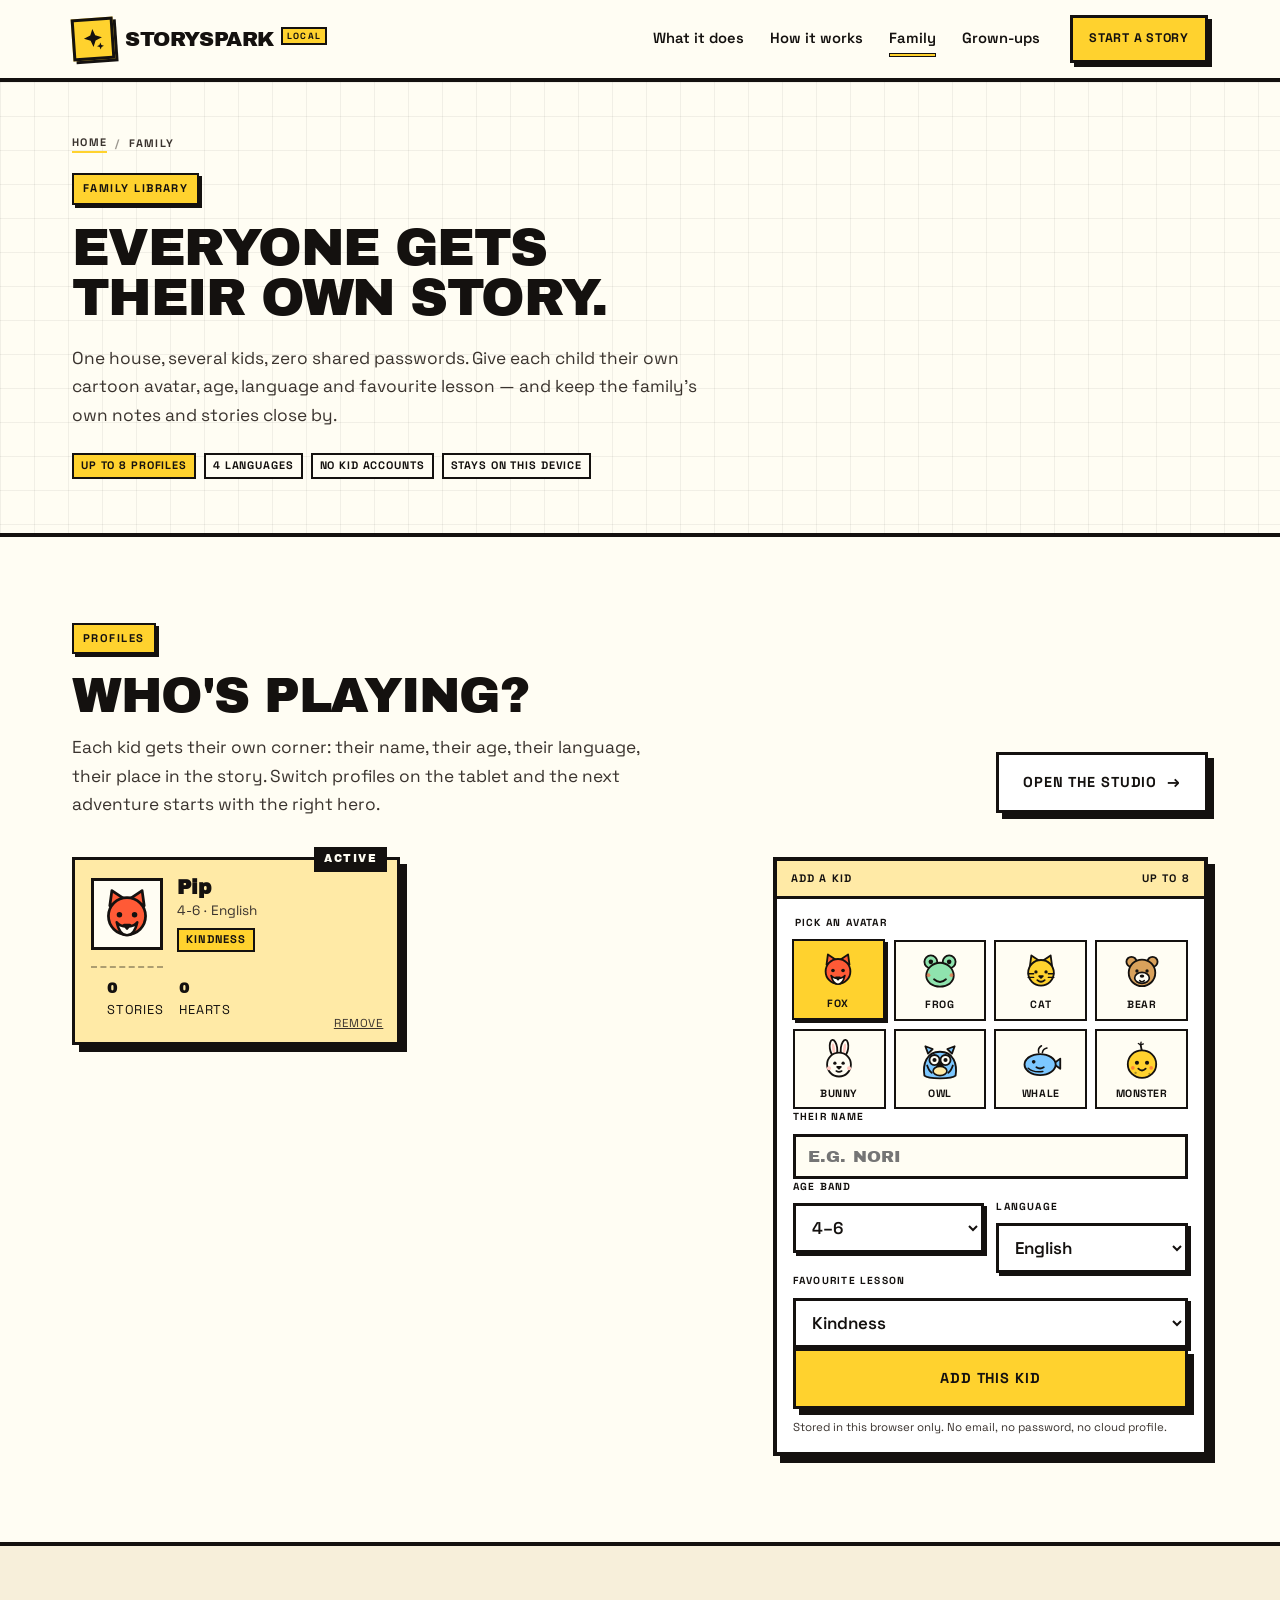
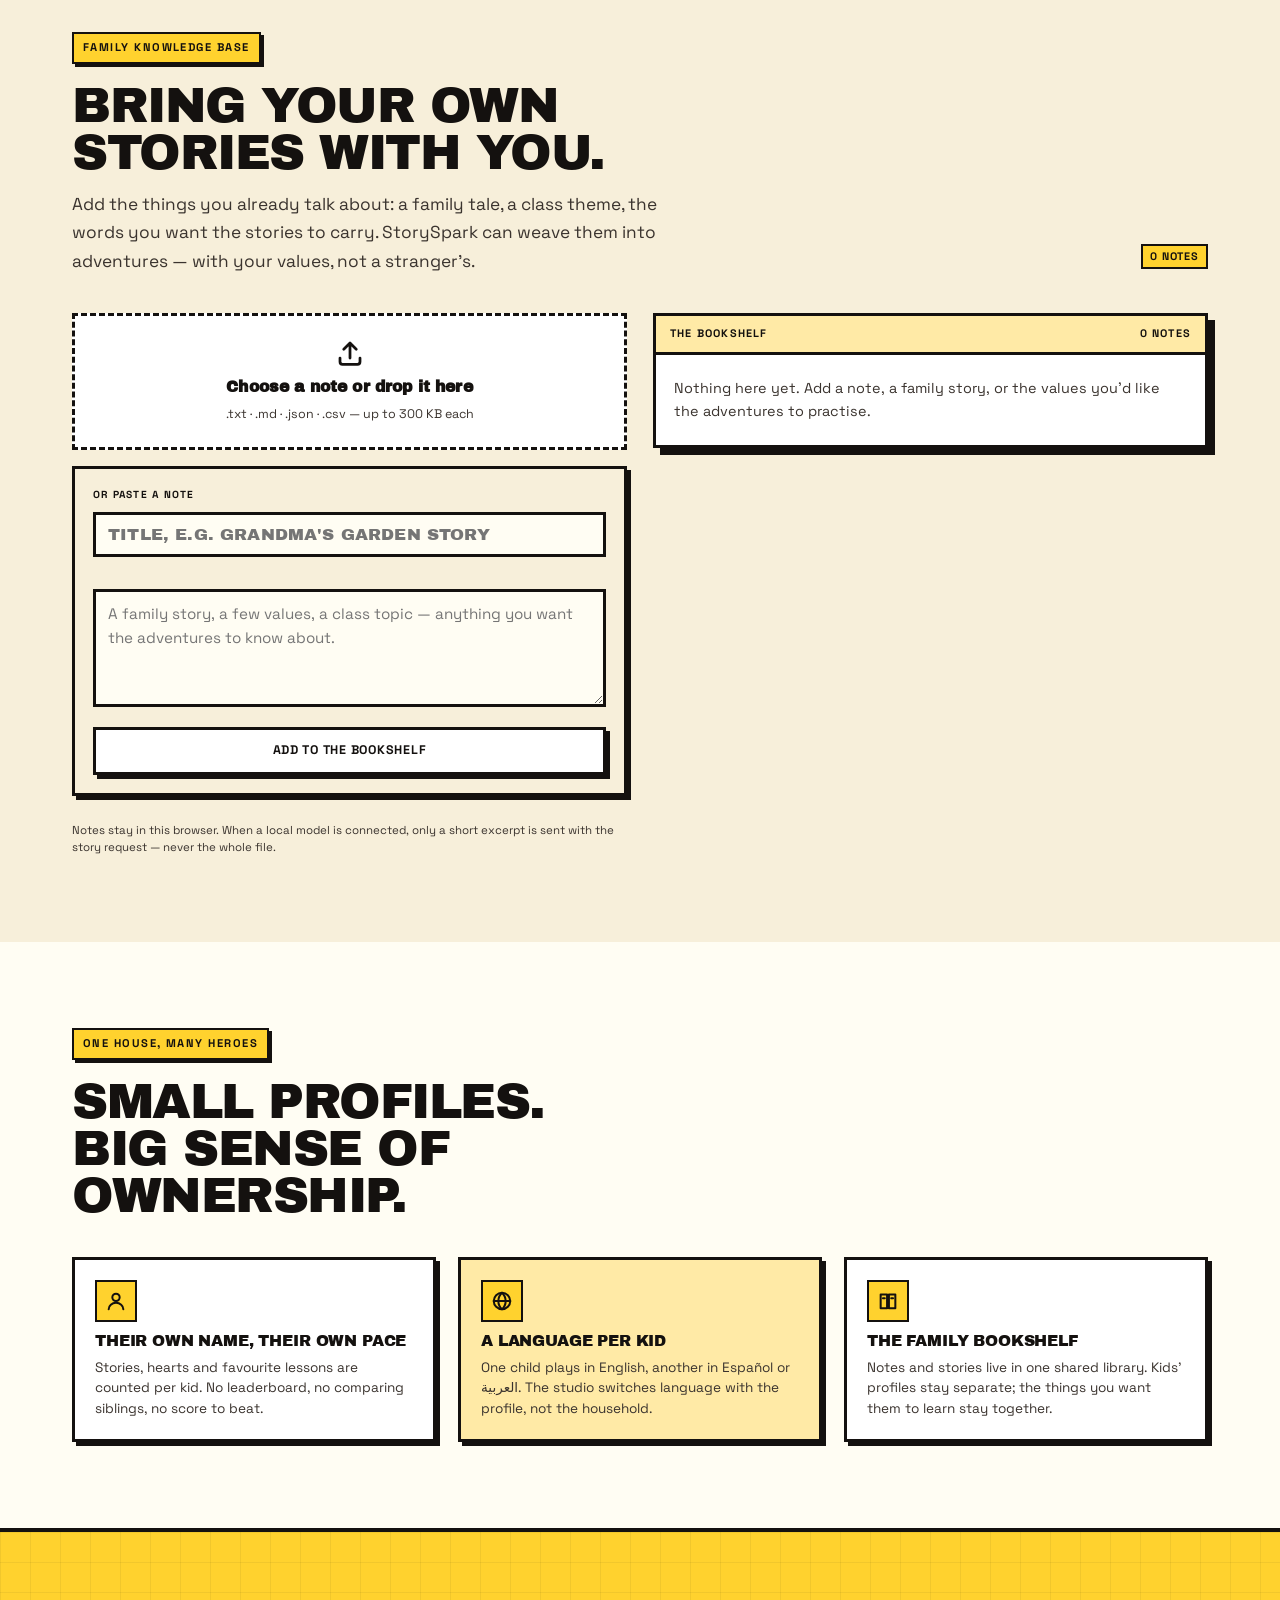
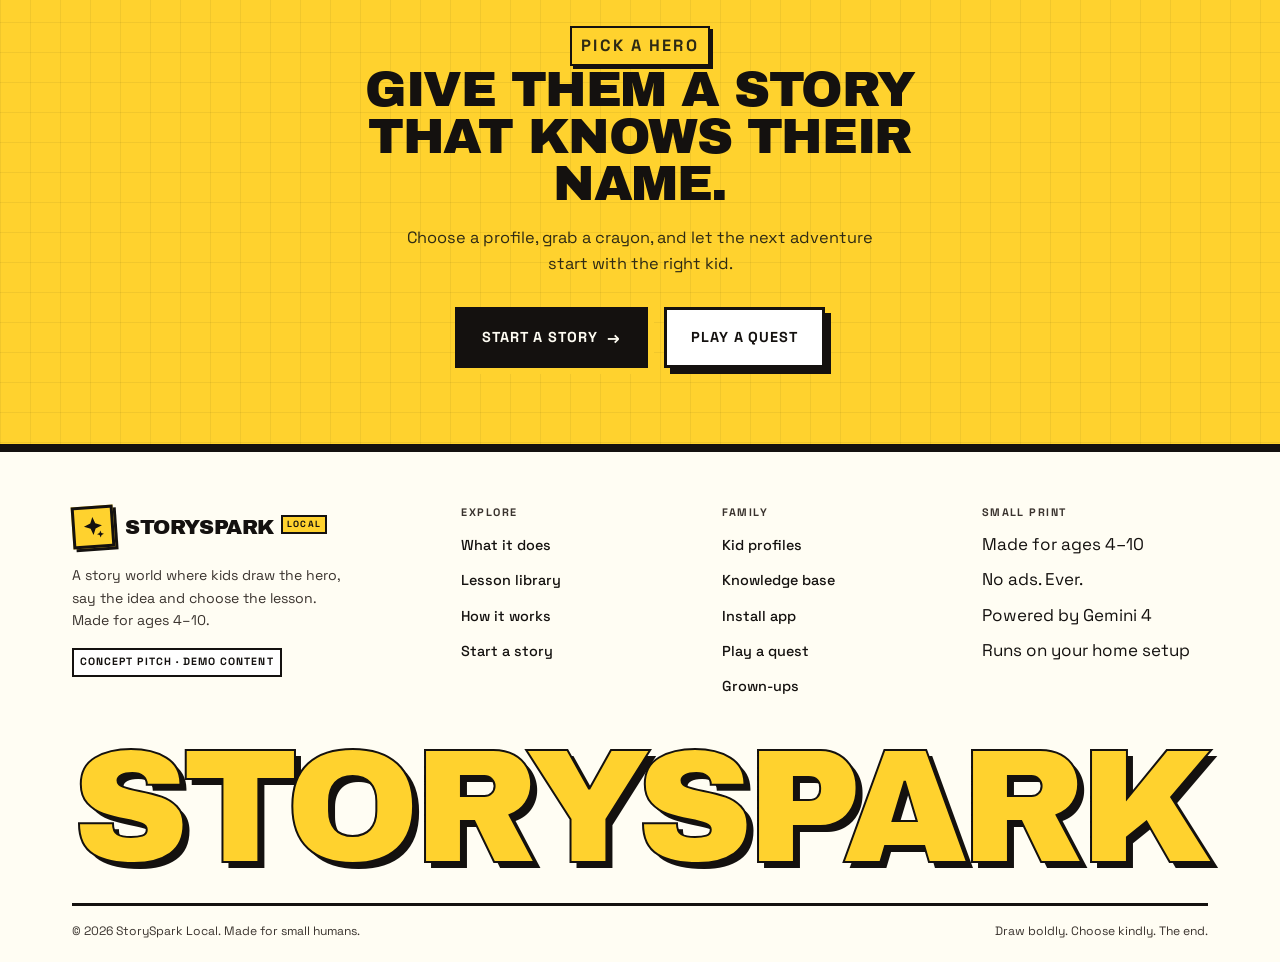
==== commit c28bea20: "Add offline PWA, phone install flow and knowledge-base entry points" ====
--- a/family.html
+++ b/family.html
@@ -6,6 +6,11 @@
   <title>Family Library — StorySpark Local</title>
   <meta name="description" content="Give each kid their own StorySpark profile, choose a cartoon avatar and language, and keep a family knowledge base of stories and notes close by.">
   <meta name="theme-color" content="#FFD22E">
+  <link rel="manifest" href="manifest.webmanifest">
+  <meta name="apple-mobile-web-app-capable" content="yes">
+  <meta name="apple-mobile-web-app-title" content="StorySpark">
+  <meta name="apple-mobile-web-app-status-bar-style" content="default">
+  <link rel="apple-touch-icon" href="assets/icons/icon-180.png">
   <link rel="icon" href="assets/favicon.svg" type="image/svg+xml">
   <link rel="preconnect" href="https://fonts.googleapis.com">
   <link rel="preconnect" href="https://fonts.gstatic.com" crossorigin>
@@ -275,6 +280,7 @@
           <ul>
             <li><a href="family.html">Kid profiles</a></li>
             <li><a href="family.html#bookshelf">Knowledge base</a></li>
+            <li><a href="grown-ups.html#install">Install app</a></li>
             <li><a href="game.html">Play a quest</a></li>
             <li><a href="grown-ups.html">Grown-ups</a></li>
           </ul>
@@ -301,6 +307,7 @@
   </footer>
 
   <script src="assets/js/store.js" defer></script>
+  <script src="assets/js/pwa.js" defer></script>
   <script src="assets/js/main.js" defer></script>
   <script src="assets/js/family.js" defer></script>
 </body>
--- a/assets/css/style.css
+++ b/assets/css/style.css
@@ -3142,7 +3142,7 @@
 
 .install-grid {
   display: grid;
-  grid-template-columns: repeat(3, minmax(0, 1fr));
+  grid-template-columns: repeat(2, minmax(0, 1fr));
   gap: 20px;
 }
 
@@ -3229,3 +3229,55 @@
     grid-template-columns: 1fr;
   }
 }
+
+/* --------------------------------------------------------------------------
+   PWA install
+   -------------------------------------------------------------------------- */
+
+.install-step--wide {
+  grid-column: 1 / -1;
+}
+
+.pwa-row {
+  display: flex;
+  flex-wrap: wrap;
+  align-items: center;
+  gap: 16px;
+  margin: 14px 0 6px;
+}
+
+.pwa-row .install-note {
+  flex: 1;
+  min-width: 220px;
+  margin: 0;
+}
+
+.install-step [data-install-app][disabled] {
+  opacity: 0.72;
+  cursor: default;
+  transform: none;
+}
+
+.studio-bookshelf {
+  display: flex;
+  flex-wrap: wrap;
+  align-items: center;
+  justify-content: space-between;
+  gap: 14px;
+  margin-top: 22px;
+  padding: 16px 18px;
+  background: var(--yellow-soft);
+  border: var(--border);
+  box-shadow: var(--shadow-sm);
+}
+
+.studio-bookshelf strong {
+  display: block;
+  font-family: var(--font-display);
+  font-size: 1rem;
+}
+
+.studio-bookshelf p {
+  max-width: 64ch;
+  font-size: 0.88rem;
+}
